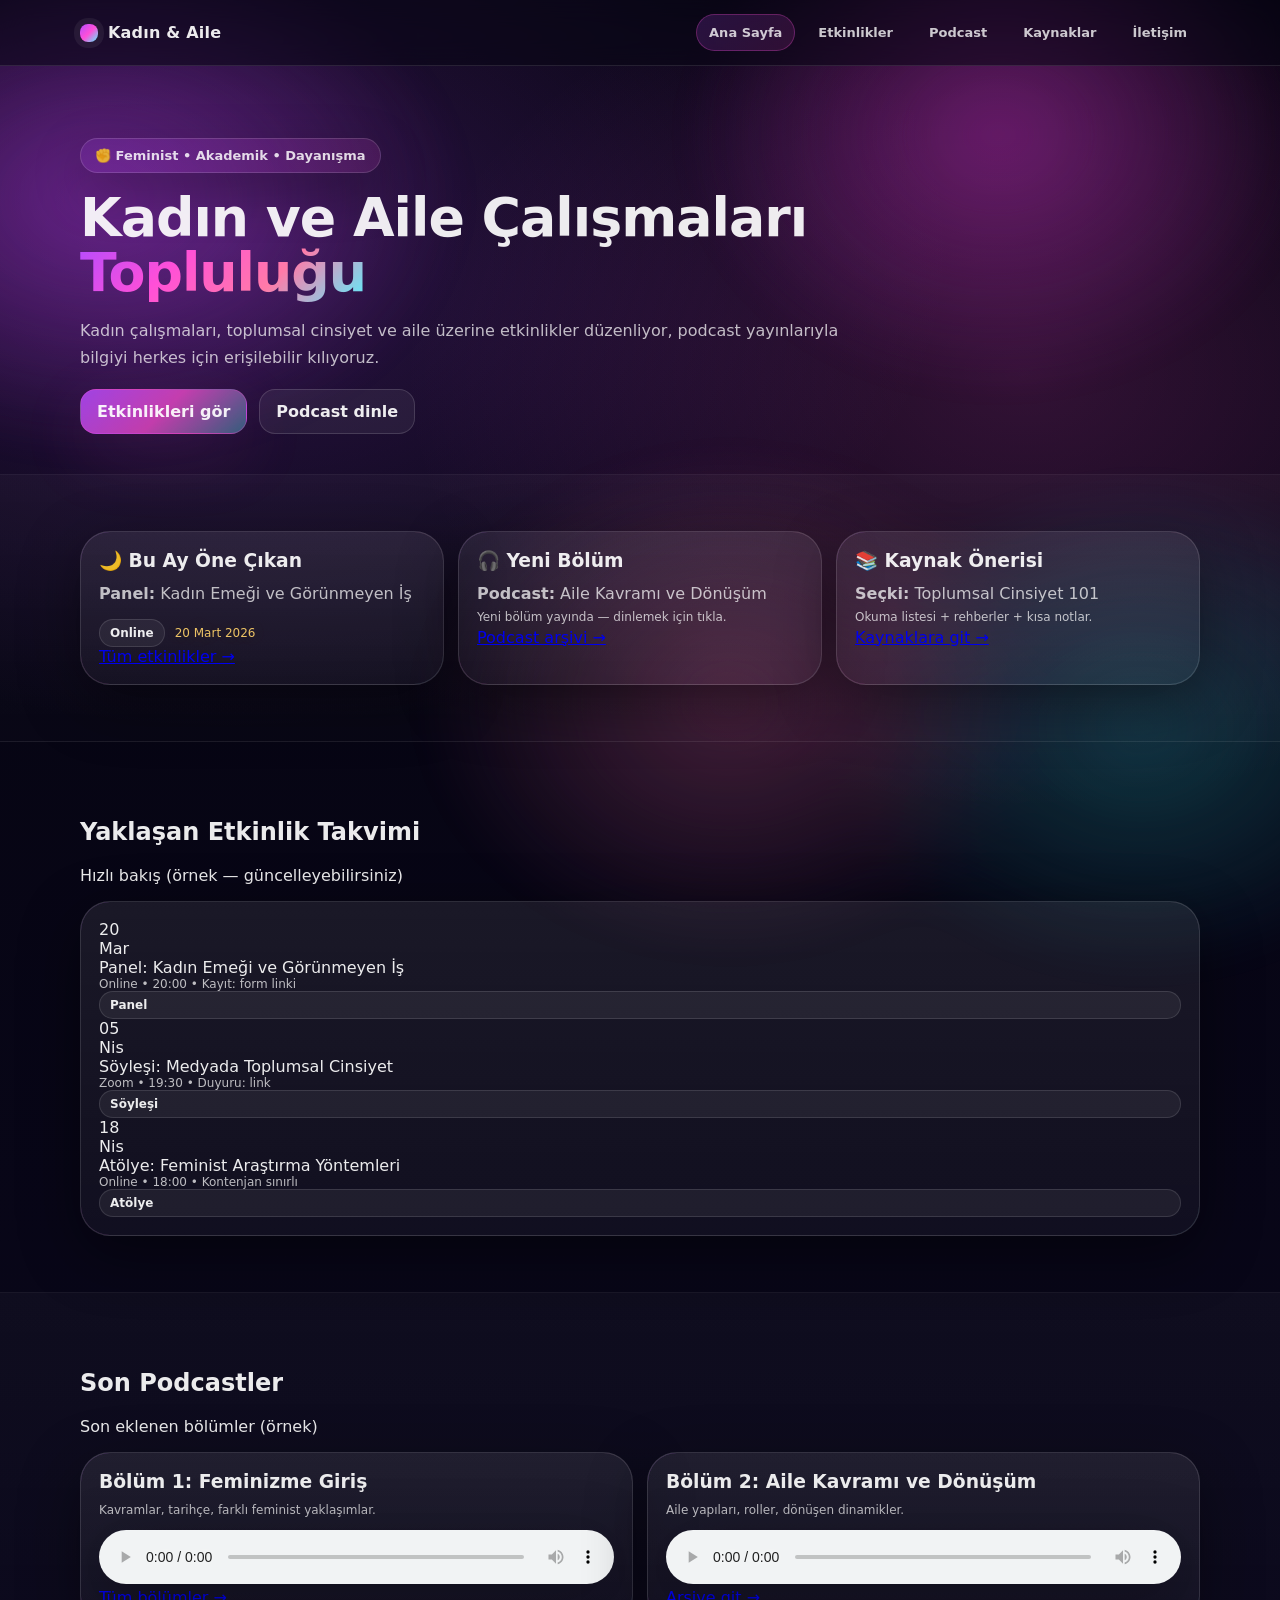
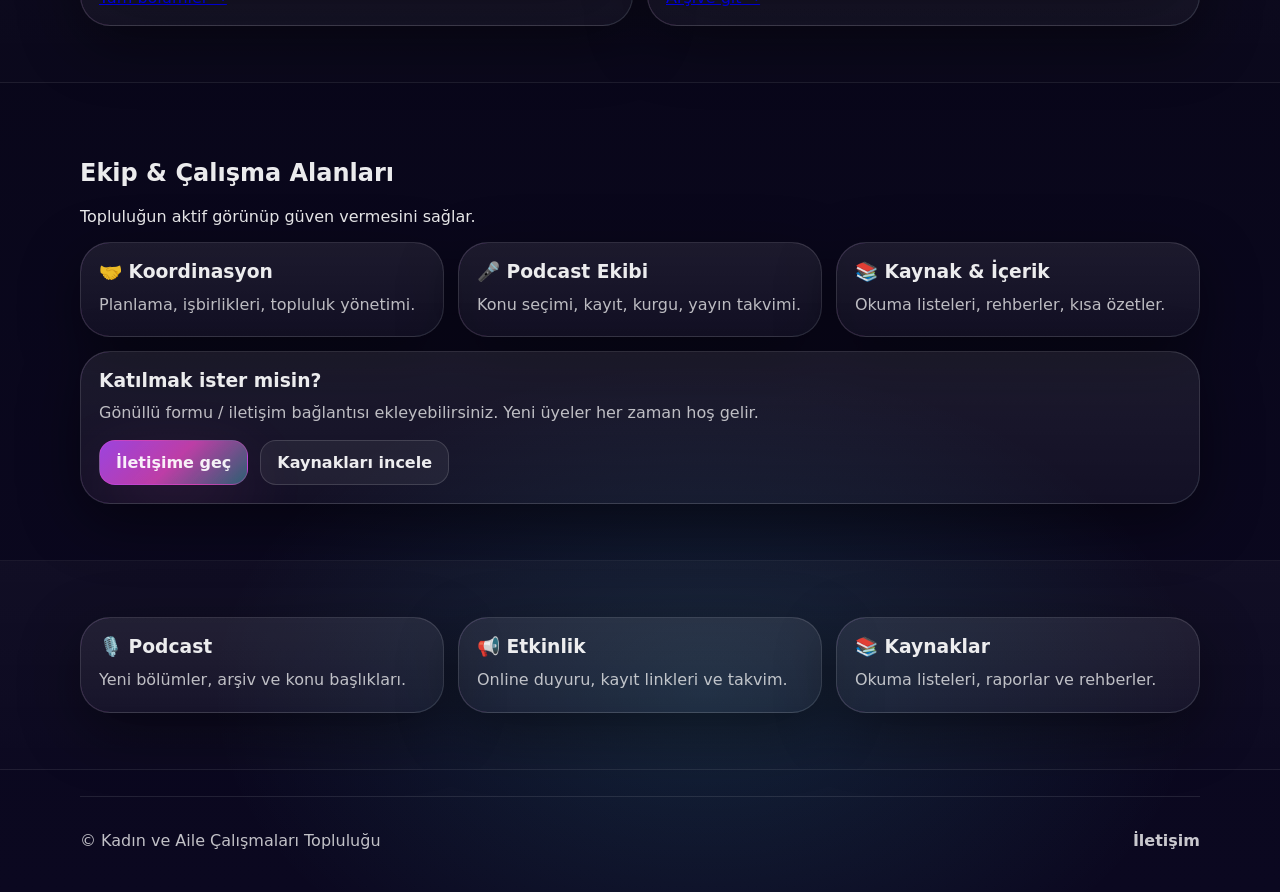
==== index.html @ 3fe80cae "Update index.html" ====
<!doctype html>
<html lang="tr">
<head>
  <meta charset="utf-8" />
  <meta name="viewport" content="width=device-width, initial-scale=1" />
  <title>Kadın ve Aile Çalışmaları Topluluğu</title>
  <meta name="description" content="Etkinlikler, podcastler ve kaynaklar." />
  <link rel="stylesheet" href="style.css" />
</head>
<body>
<div class="bg-aurora" aria-hidden="true"></div>

<header class="header">
  <div class="container nav">
    <a class="brand" href="index.html"><span class="sig"></span> Kadın & Aile</a>
    <nav class="menu">
      <a class="active" href="index.html">Ana Sayfa</a>
      <a href="etkinlikler.html">Etkinlikler</a>
      <a href="podcast.html">Podcast</a>
      <a href="kaynaklar.html">Kaynaklar</a>
      <a href="iletisim.html">İletişim</a>
    </nav>
  </div>
</header>

<main>
  <section class="hero">
    <div class="container">
      <span class="badge">✊ Feminist • Akademik • Dayanışma</span>
      <h1>Kadın ve Aile Çalışmaları<br><span class="grad">Topluluğu</span></h1>
      <p class="subtitle">
        Kadın çalışmaları, toplumsal cinsiyet ve aile üzerine etkinlikler düzenliyor,
        podcast yayınlarıyla bilgiyi herkes için erişilebilir kılıyoruz.
      </p>

      <div class="actions">
        <a class="btn primary" href="etkinlikler.html">Etkinlikleri gör</a>
        <a class="btn ghost" href="podcast.html">Podcast dinle</a>
      </div>
    </div>
  </section>
  <section class="section alt">
  <div class="container">
    <div class="grid-3">
      <div class="card">
        <h3>🌙 Bu Ay Öne Çıkan</h3>
        <p><strong>Panel:</strong> Kadın Emeği ve Görünmeyen İş</p>
        <div class="meta">
          <span class="pill">Online</span>
          <span class="date">20 Mart 2026</span>
        </div>
        <a class="link" href="etkinlikler.html">Tüm etkinlikler →</a>
      </div>

      <div class="card">
        <h3>🎧 Yeni Bölüm</h3>
        <p><strong>Podcast:</strong> Aile Kavramı ve Dönüşüm</p>
        <p class="small">Yeni bölüm yayında — dinlemek için tıkla.</p>
        <a class="link" href="podcast.html">Podcast arşivi →</a>
      </div>

      <div class="card">
        <h3>📚 Kaynak Önerisi</h3>
        <p><strong>Seçki:</strong> Toplumsal Cinsiyet 101</p>
        <p class="small">Okuma listesi + rehberler + kısa notlar.</p>
        <a class="link" href="kaynaklar.html">Kaynaklara git →</a>
      </div>
    </div>
  </div>
</section>

<section class="section">
  <div class="container">
    <div class="section-head">
      <h2>Yaklaşan Etkinlik Takvimi</h2>
      <p>Hızlı bakış (örnek — güncelleyebilirsiniz)</p>
    </div>

    <div class="card">
      <div class="agenda">
        <div class="agenda-row">
          <div class="agenda-date">
            <div class="d">20</div><div class="m">Mar</div>
          </div>
          <div class="agenda-info">
            <div class="t">Panel: Kadın Emeği ve Görünmeyen İş</div>
            <div class="small">Online • 20:00 • Kayıt: form linki</div>
          </div>
          <div class="agenda-tag pill">Panel</div>
        </div>

        <div class="agenda-row">
          <div class="agenda-date">
            <div class="d">05</div><div class="m">Nis</div>
          </div>
          <div class="agenda-info">
            <div class="t">Söyleşi: Medyada Toplumsal Cinsiyet</div>
            <div class="small">Zoom • 19:30 • Duyuru: link</div>
          </div>
          <div class="agenda-tag pill">Söyleşi</div>
        </div>

        <div class="agenda-row">
          <div class="agenda-date">
            <div class="d">18</div><div class="m">Nis</div>
          </div>
          <div class="agenda-info">
            <div class="t">Atölye: Feminist Araştırma Yöntemleri</div>
            <div class="small">Online • 18:00 • Kontenjan sınırlı</div>
          </div>
          <div class="agenda-tag pill">Atölye</div>
        </div>
      </div>
    </div>
  </div>
</section>

<section class="section alt">
  <div class="container">
    <div class="section-head">
      <h2>Son Podcastler</h2>
      <p>Son eklenen bölümler (örnek)</p>
    </div>

    <div class="grid-2">
      <div class="card">
        <h3>Bölüm 1: Feminizme Giriş</h3>
        <p class="small">Kavramlar, tarihçe, farklı feminist yaklaşımlar.</p>
        <audio controls>
          <source src="podcast1.mp3" type="audio/mpeg" />
        </audio>
        <a class="link" href="podcast.html">Tüm bölümler →</a>
      </div>

      <div class="card">
        <h3>Bölüm 2: Aile Kavramı ve Dönüşüm</h3>
        <p class="small">Aile yapıları, roller, dönüşen dinamikler.</p>
        <audio controls>
          <source src="podcast2.mp3" type="audio/mpeg" />
        </audio>
        <a class="link" href="podcast.html">Arşive git →</a>
      </div>
    </div>
  </div>
</section>

<section class="section">
  <div class="container">
    <div class="section-head">
      <h2>Ekip & Çalışma Alanları</h2>
      <p>Topluluğun aktif görünüp güven vermesini sağlar.</p>
    </div>

    <div class="grid-3">
      <div class="card">
        <h3>🤝 Koordinasyon</h3>
        <p>Planlama, işbirlikleri, topluluk yönetimi.</p>
      </div>
      <div class="card">
        <h3>🎤 Podcast Ekibi</h3>
        <p>Konu seçimi, kayıt, kurgu, yayın takvimi.</p>
      </div>
      <div class="card">
        <h3>📚 Kaynak & İçerik</h3>
        <p>Okuma listeleri, rehberler, kısa özetler.</p>
      </div>
    </div>

    <div class="card" style="margin-top:14px;">
      <h3>Katılmak ister misin?</h3>
      <p class="subtitle" style="margin:0">
        Gönüllü formu / iletişim bağlantısı ekleyebilirsiniz. Yeni üyeler her zaman hoş gelir.
      </p>
      <div class="actions" style="margin-top:14px;">
        <a class="btn primary" href="iletisim.html">İletişime geç</a>
        <a class="btn ghost" href="kaynaklar.html">Kaynakları incele</a>
      </div>
    </div>
  </div>
</section>


  <section class="section alt">
    <div class="container">
      <div class="grid-3">
        <div class="card">
          <h3>🎙️ Podcast</h3>
          <p>Yeni bölümler, arşiv ve konu başlıkları.</p>
        </div>
        <div class="card">
          <h3>📢 Etkinlik</h3>
          <p>Online duyuru, kayıt linkleri ve takvim.</p>
        </div>
        <div class="card">
          <h3>📚 Kaynaklar</h3>
          <p>Okuma listeleri, raporlar ve rehberler.</p>
        </div>
      </div>
    </div>
  </section>
</main>

<footer class="footer">
  <div class="container footer-inner">
    <p>© <span id="year"></span> Kadın ve Aile Çalışmaları Topluluğu</p>
    <div>
      <a href="iletisim.html">İletişim</a>
    </div>
  </div>
</footer>

<script src="script.js"></script>
</body>
</html>
---- style.css ----
:root{
  --bg0:#05040f;
  --bg1:#0b0820;
  --ink:rgba(255,255,255,.92);
  --muted:rgba(255,255,255,.72);

  --violet:#b44cff;
  --magenta:#ff4fd8;
  --rose:#ff7aa8;
  --aqua:#59f2ff;
  --gold:#ffd36a;

  --glass: rgba(255,255,255,.07);
  --line: rgba(255,255,255,.14);

  --r:22px;
  --r2:30px;
  --shadow: 0 18px 60px rgba(0,0,0,.45);
  --max:1120px;
}

*{box-sizing:border-box}
html{scroll-behavior:smooth}
body{
  margin:0;
  font-family: ui-sans-serif, system-ui, -apple-system, "Segoe UI", Roboto, Arial;
  color:var(--ink);
  background:
    radial-gradient(1200px 800px at 18% 10%, rgba(180,76,255,.22), transparent 60%),
    radial-gradient(1000px 700px at 80% 15%, rgba(255,79,216,.18), transparent 62%),
    radial-gradient(900px 600px at 55% 92%, rgba(89,242,255,.12), transparent 55%),
    linear-gradient(180deg, var(--bg0), var(--bg1));
  overflow-x:hidden;
}

.container{width:min(var(--max), calc(100% - 40px)); margin:0 auto;}

.bg-aurora{
  position:fixed; inset:-20%;
  pointer-events:none; z-index:-1;
  filter: blur(28px) saturate(135%);
  opacity:.9;
  background:
    radial-gradient(600px 420px at 20% 30%, rgba(180,76,255,.45), transparent 60%),
    radial-gradient(520px 420px at 70% 25%, rgba(255,79,216,.40), transparent 60%),
    radial-gradient(520px 420px at 55% 70%, rgba(255,122,168,.28), transparent 60%),
    radial-gradient(520px 420px at 78% 72%, rgba(89,242,255,.22), transparent 60%);
  animation: drift 12s ease-in-out infinite alternate;
}
@keyframes drift{
  0%{ transform: translate3d(-2%, -2%, 0) scale(1.02); }
  100%{ transform: translate3d(2%, 2%, 0) scale(1.06); }
}

.header{
  position:sticky; top:0; z-index:20;
  backdrop-filter: blur(14px);
  background: rgba(8,6,20,.55);
  border-bottom:1px solid rgba(255,255,255,.10);
}

.nav{
  display:flex; align-items:center; justify-content:space-between;
  padding:14px 0; gap:16px;
}

.brand{
  display:flex; align-items:center; gap:10px;
  color:var(--ink); text-decoration:none;
  font-weight:900; letter-spacing:.2px;
}
.brand .sig{
  width:18px; height:18px; border-radius:8px;
  background: linear-gradient(135deg, var(--violet), var(--magenta), var(--aqua));
  box-shadow: 0 0 0 6px rgba(255,255,255,.06);
}

.menu{display:flex; gap:10px; flex-wrap:wrap; justify-content:flex-end;}
.menu a{
  color: rgba(255,255,255,.78);
  text-decoration:none;
  font-weight:800;
  font-size: 13px;
  padding:10px 12px;
  border-radius:999px;
  border:1px solid transparent;
  transition:.18s ease;
}
.menu a:hover{
  color:var(--ink);
  background: rgba(255,255,255,.06);
  border-color: rgba(255,255,255,.14);
  box-shadow: 0 10px 24px rgba(0,0,0,.28);
}
.menu a.active{
  border-color: rgba(255,79,216,.28);
  background: linear-gradient(135deg, rgba(180,76,255,.18), rgba(255,79,216,.12));
}

.hero{ padding:72px 0 40px; }
.badge{
  display:inline-flex; align-items:center; gap:10px;
  padding:9px 14px;
  border-radius:999px;
  background: linear-gradient(135deg, rgba(180,76,255,.16), rgba(255,79,216,.12));
  border:1px solid rgba(255,255,255,.14);
  color: rgba(255,255,255,.84);
  font-weight:900;
  font-size:13px;
  box-shadow: 0 18px 50px rgba(0,0,0,.30);
}
h1{
  margin:18px 0 10px;
  font-size: clamp(34px, 4.2vw, 58px);
  line-height:1.02;
  letter-spacing:-1px;
}
.grad{
  background: linear-gradient(135deg, var(--violet), var(--magenta), var(--rose), var(--aqua));
  -webkit-background-clip:text; background-clip:text;
  color:transparent;
}

.subtitle{ max-width:75ch; color:var(--muted); line-height:1.7; font-size:16px; }

.actions{ display:flex; gap:12px; flex-wrap:wrap; margin-top:18px; }

.btn{
  display:inline-flex; align-items:center; justify-content:center; gap:10px;
  padding:12px 16px;
  border-radius:16px;
  border:1px solid rgba(255,255,255,.14);
  text-decoration:none;
  color:var(--ink);
  font-weight:900;
  transition: transform .08s ease, box-shadow .18s ease, background .18s ease, border-color .18s ease;
}
.btn:hover{ transform: translateY(-1px); }
.btn.primary{
  border-color: rgba(255,79,216,.28);
  background: linear-gradient(135deg, rgba(180,76,255,.85), rgba(255,79,216,.72), rgba(89,242,255,.35));
  box-shadow: 0 22px 70px rgba(255,79,216,.12);
}
.btn.ghost{ background: rgba(255,255,255,.06); }

.section{ padding:56px 0; }
.section.alt{
  background: linear-gradient(180deg, rgba(255,255,255,.03), rgba(255,255,255,.01));
  border-top:1px solid rgba(255,255,255,.06);
  border-bottom:1px solid rgba(255,255,255,.06);
}

.grid-3{ display:grid; grid-template-columns: repeat(3, 1fr); gap:14px; }
.grid-2{ display:grid; grid-template-columns: repeat(2, 1fr); gap:14px; }

.card{
  position:relative;
  border-radius: var(--r2);
  background: linear-gradient(180deg, rgba(255,255,255,.08), rgba(255,255,255,.04));
  border:1px solid rgba(255,255,255,.12);
  padding:18px;
  box-shadow: var(--shadow);
  overflow:hidden;
}
.card::before{
  content:"";
  position:absolute; inset:-1px;
  border-radius:inherit;
  padding:1px;
  background: linear-gradient(135deg,
    rgba(180,76,255,.35),
    rgba(255,79,216,.28),
    rgba(255,122,168,.20),
    rgba(89,242,255,.18)
  );
  -webkit-mask:
    linear-gradient(#000 0 0) content-box,
    linear-gradient(#000 0 0);
  -webkit-mask-composite:xor;
          mask-composite:exclude;
  pointer-events:none;
}
.card h3{ margin:0 0 8px; }
.card p{ margin:0; color:var(--muted); line-height:1.7; }

.meta{ display:flex; gap:10px; flex-wrap:wrap; align-items:center; margin-top:12px; }
.pill{
  padding:6px 10px;
  border-radius:999px;
  border:1px solid rgba(255,255,255,.12);
  background: rgba(255,255,255,.06);
  font-weight:900;
  font-size:12px;
}
.date{
  font-size:12px;
  color: rgba(255,211,106,.92);
  text-shadow: 0 0 18px rgba(255,211,106,.20);
}

.list{ margin:10px 0 0; padding-left:18px; color:var(--muted); line-height:1.85; }

.footer{ padding:26px 0; }
.footer-inner{
  display:flex; justify-content:space-between; align-items:center; gap:12px;
  border-top:1px solid rgba(255,255,255,.10);
  padding-top:18px;
  color: rgba(255,255,255,.75);
}
.footer a{ color: rgba(255,255,255,.78); text-decoration:none; font-weight:900; }
.footer a:hover{ color: rgba(255,255,255,.95); }

.small{ font-size:12px; color: rgba(255,255,255,.72); }

audio{ width:100%; margin-top:10px; filter: drop-shadow(0 14px 30px rgba(0,0,0,.35)); }

@media (max-width: 920px){
  .grid-3{ grid-template-columns: 1fr; }
  .grid-2{ grid-template-columns: 1fr; }
}
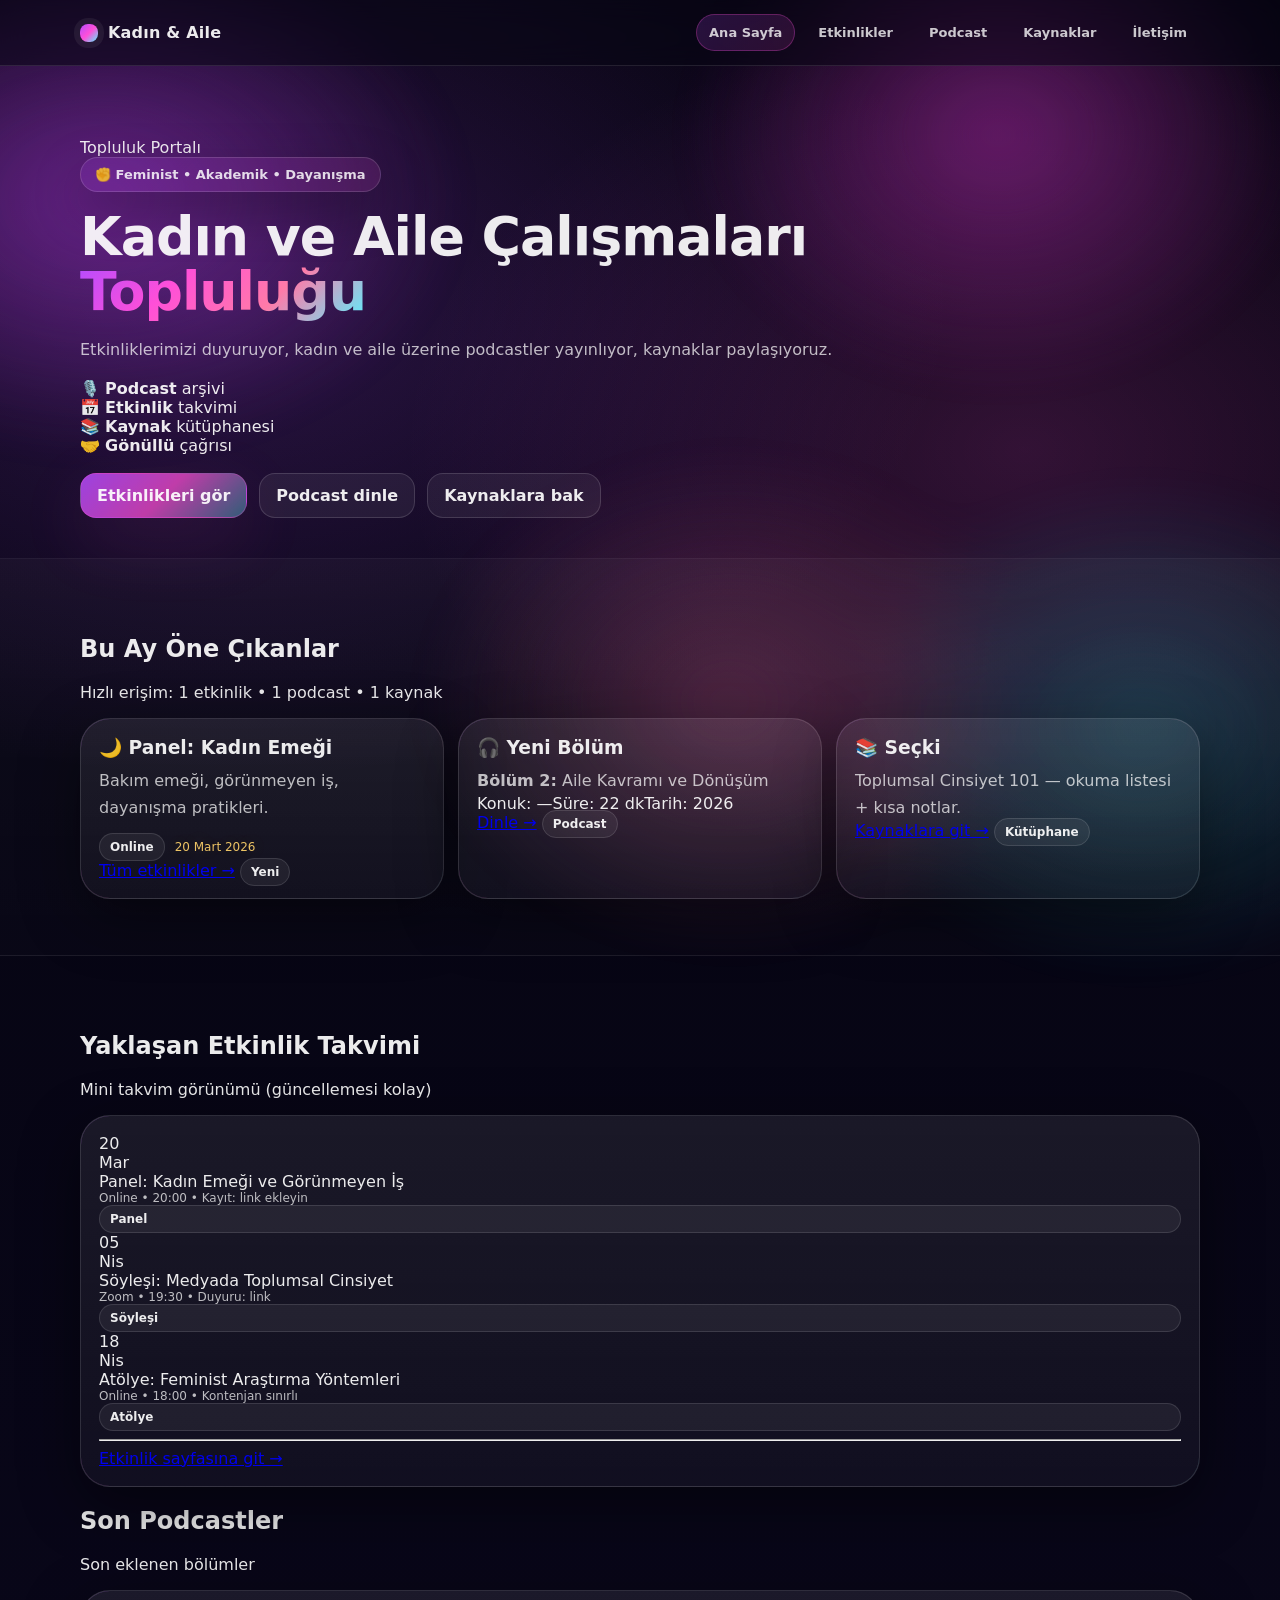
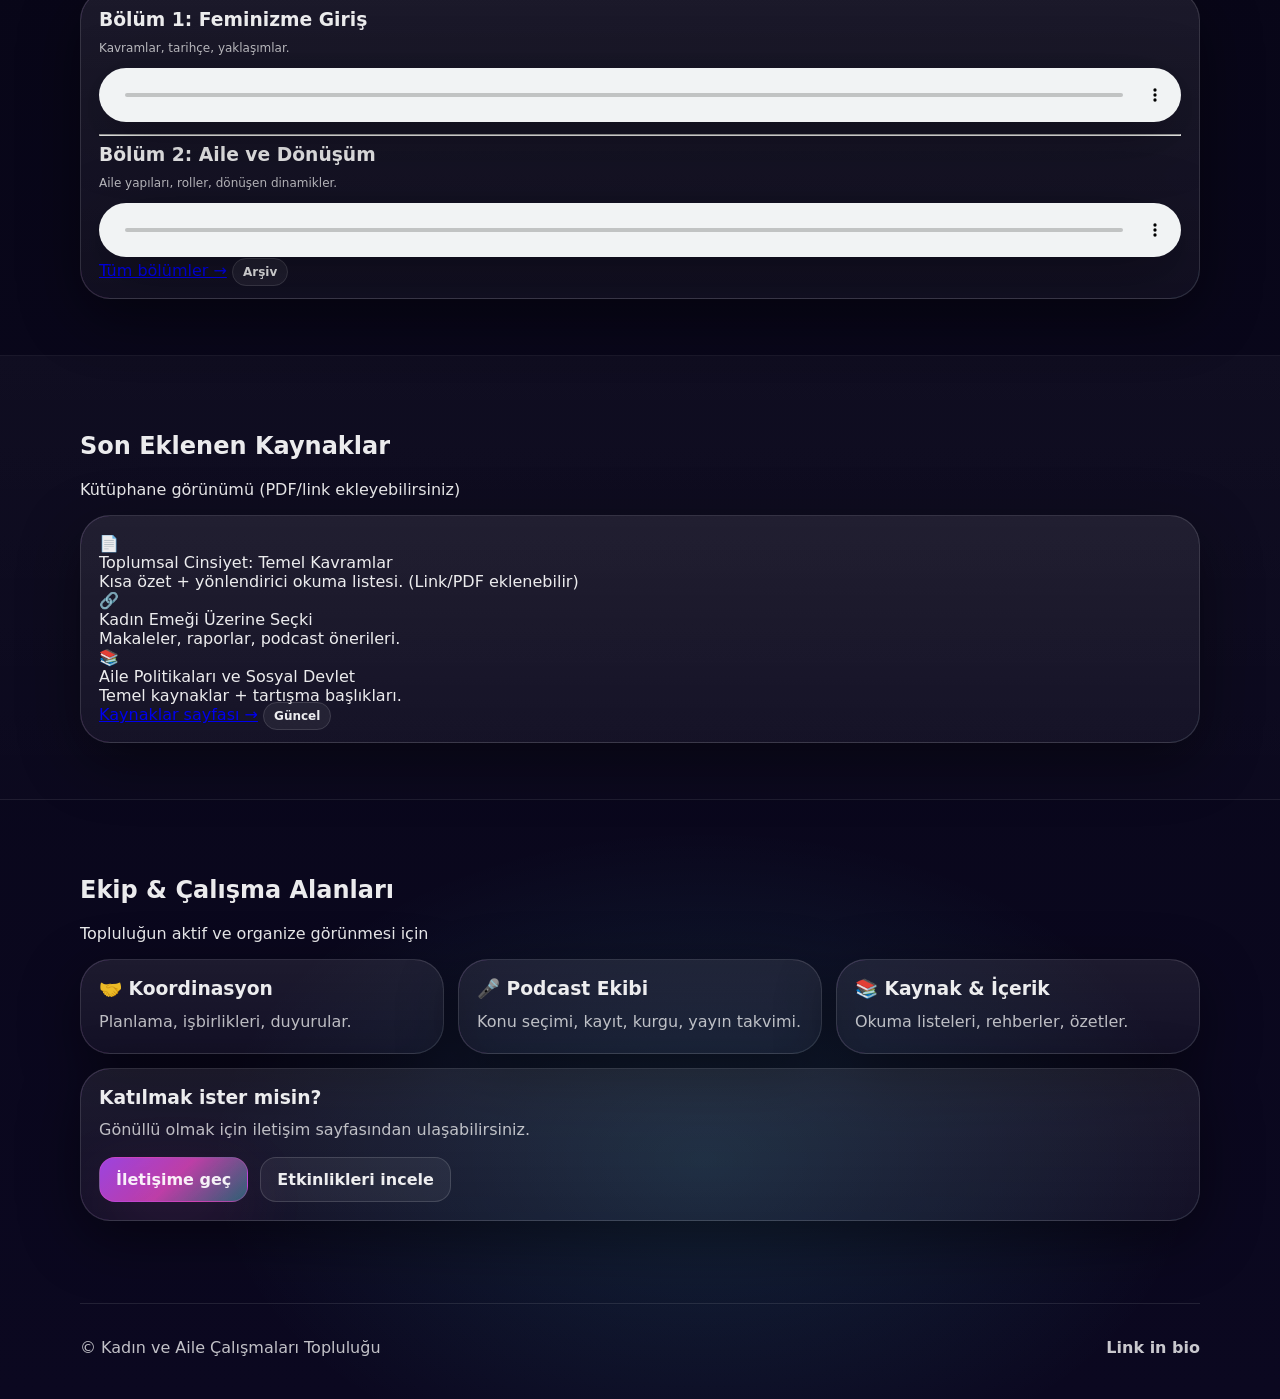
==== commit 7badd869: "Update index.html" ====
--- a/index.html
+++ b/index.html
@@ -4,7 +4,7 @@
   <meta charset="utf-8" />
   <meta name="viewport" content="width=device-width, initial-scale=1" />
   <title>Kadın ve Aile Çalışmaları Topluluğu</title>
-  <meta name="description" content="Etkinlikler, podcastler ve kaynaklar." />
+  <meta name="description" content="Kadın ve aile üzerine etkinlikler, podcastler ve kaynaklar." />
   <link rel="stylesheet" href="style.css" />
 </head>
 <body>
@@ -26,174 +26,201 @@
 <main>
   <section class="hero">
     <div class="container">
+      <div class="kicker"><span class="dot"></span> Topluluk Portalı</div>
       <span class="badge">✊ Feminist • Akademik • Dayanışma</span>
       <h1>Kadın ve Aile Çalışmaları<br><span class="grad">Topluluğu</span></h1>
       <p class="subtitle">
-        Kadın çalışmaları, toplumsal cinsiyet ve aile üzerine etkinlikler düzenliyor,
-        podcast yayınlarıyla bilgiyi herkes için erişilebilir kılıyoruz.
+        Etkinliklerimizi duyuruyor, kadın ve aile üzerine podcastler yayınlıyor,
+        kaynaklar paylaşıyoruz.
       </p>
+
+      <div class="toolbar">
+        <div class="chip">🎙️ <strong>Podcast</strong> arşivi</div>
+        <div class="chip">📅 <strong>Etkinlik</strong> takvimi</div>
+        <div class="chip">📚 <strong>Kaynak</strong> kütüphanesi</div>
+        <div class="chip">🤝 <strong>Gönüllü</strong> çağrısı</div>
+      </div>
 
       <div class="actions">
         <a class="btn primary" href="etkinlikler.html">Etkinlikleri gör</a>
         <a class="btn ghost" href="podcast.html">Podcast dinle</a>
-      </div>
-    </div>
-  </section>
+        <a class="btn ghost" href="kaynaklar.html">Kaynaklara bak</a>
+      </div>
+    </div>
+  </section>
+
   <section class="section alt">
-  <div class="container">
-    <div class="grid-3">
+    <div class="container">
+      <div class="section-head">
+        <h2>Bu Ay Öne Çıkanlar</h2>
+        <p>Hızlı erişim: 1 etkinlik • 1 podcast • 1 kaynak</p>
+      </div>
+
+      <div class="grid-3">
+        <div class="card">
+          <h3>🌙 Panel: Kadın Emeği</h3>
+          <p>Bakım emeği, görünmeyen iş, dayanışma pratikleri.</p>
+          <div class="meta">
+            <span class="pill">Online</span>
+            <span class="date">20 Mart 2026</span>
+          </div>
+          <div class="card-footer">
+            <a class="link" href="etkinlikler.html">Tüm etkinlikler →</a>
+            <span class="pill">Yeni</span>
+          </div>
+        </div>
+
+        <div class="card">
+          <h3>🎧 Yeni Bölüm</h3>
+          <p><strong>Bölüm 2:</strong> Aile Kavramı ve Dönüşüm</p>
+          <div class="kv">
+            <span>Konuk: —</span><span>Süre: 22 dk</span><span>Tarih: 2026</span>
+          </div>
+          <div class="card-footer">
+            <a class="link" href="podcast.html">Dinle →</a>
+            <span class="pill">Podcast</span>
+          </div>
+        </div>
+
+        <div class="card">
+          <h3>📚 Seçki</h3>
+          <p>Toplumsal Cinsiyet 101 — okuma listesi + kısa notlar.</p>
+          <div class="card-footer">
+            <a class="link" href="kaynaklar.html">Kaynaklara git →</a>
+            <span class="pill">Kütüphane</span>
+          </div>
+        </div>
+      </div>
+    </div>
+  </section>
+
+  <section class="section">
+    <div class="container split">
+      <div>
+        <div class="section-head">
+          <h2>Yaklaşan Etkinlik Takvimi</h2>
+          <p>Mini takvim görünümü (güncellemesi kolay)</p>
+        </div>
+
+        <div class="card">
+          <div class="agenda">
+            <div class="agenda-row">
+              <div class="agenda-date"><div class="d">20</div><div class="m">Mar</div></div>
+              <div class="agenda-info">
+                <div class="t">Panel: Kadın Emeği ve Görünmeyen İş</div>
+                <div class="small">Online • 20:00 • Kayıt: link ekleyin</div>
+              </div>
+              <div class="agenda-tag pill">Panel</div>
+            </div>
+
+            <div class="agenda-row">
+              <div class="agenda-date"><div class="d">05</div><div class="m">Nis</div></div>
+              <div class="agenda-info">
+                <div class="t">Söyleşi: Medyada Toplumsal Cinsiyet</div>
+                <div class="small">Zoom • 19:30 • Duyuru: link</div>
+              </div>
+              <div class="agenda-tag pill">Söyleşi</div>
+            </div>
+
+            <div class="agenda-row">
+              <div class="agenda-date"><div class="d">18</div><div class="m">Nis</div></div>
+              <div class="agenda-info">
+                <div class="t">Atölye: Feminist Araştırma Yöntemleri</div>
+                <div class="small">Online • 18:00 • Kontenjan sınırlı</div>
+              </div>
+              <div class="agenda-tag pill">Atölye</div>
+            </div>
+          </div>
+
+          <hr class="hr">
+          <a class="link" href="etkinlikler.html">Etkinlik sayfasına git →</a>
+        </div>
+      </div>
+
+      <div>
+        <div class="section-head">
+          <h2>Son Podcastler</h2>
+          <p>Son eklenen bölümler</p>
+        </div>
+
+        <div class="card">
+          <h3>Bölüm 1: Feminizme Giriş</h3>
+          <p class="small">Kavramlar, tarihçe, yaklaşımlar.</p>
+          <audio controls><source src="podcast1.mp3" type="audio/mpeg"></audio>
+          <hr class="hr">
+          <h3>Bölüm 2: Aile ve Dönüşüm</h3>
+          <p class="small">Aile yapıları, roller, dönüşen dinamikler.</p>
+          <audio controls><source src="podcast2.mp3" type="audio/mpeg"></audio>
+          <div class="card-footer">
+            <a class="link" href="podcast.html">Tüm bölümler →</a>
+            <span class="pill">Arşiv</span>
+          </div>
+        </div>
+      </div>
+    </div>
+  </section>
+
+  <section class="section alt">
+    <div class="container">
+      <div class="section-head">
+        <h2>Son Eklenen Kaynaklar</h2>
+        <p>Kütüphane görünümü (PDF/link ekleyebilirsiniz)</p>
+      </div>
+
       <div class="card">
-        <h3>🌙 Bu Ay Öne Çıkan</h3>
-        <p><strong>Panel:</strong> Kadın Emeği ve Görünmeyen İş</p>
-        <div class="meta">
-          <span class="pill">Online</span>
-          <span class="date">20 Mart 2026</span>
-        </div>
-        <a class="link" href="etkinlikler.html">Tüm etkinlikler →</a>
-      </div>
-
-      <div class="card">
-        <h3>🎧 Yeni Bölüm</h3>
-        <p><strong>Podcast:</strong> Aile Kavramı ve Dönüşüm</p>
-        <p class="small">Yeni bölüm yayında — dinlemek için tıkla.</p>
-        <a class="link" href="podcast.html">Podcast arşivi →</a>
-      </div>
-
-      <div class="card">
-        <h3>📚 Kaynak Önerisi</h3>
-        <p><strong>Seçki:</strong> Toplumsal Cinsiyet 101</p>
-        <p class="small">Okuma listesi + rehberler + kısa notlar.</p>
-        <a class="link" href="kaynaklar.html">Kaynaklara git →</a>
-      </div>
-    </div>
-  </div>
-</section>
-
-<section class="section">
-  <div class="container">
-    <div class="section-head">
-      <h2>Yaklaşan Etkinlik Takvimi</h2>
-      <p>Hızlı bakış (örnek — güncelleyebilirsiniz)</p>
-    </div>
-
-    <div class="card">
-      <div class="agenda">
-        <div class="agenda-row">
-          <div class="agenda-date">
-            <div class="d">20</div><div class="m">Mar</div>
-          </div>
-          <div class="agenda-info">
-            <div class="t">Panel: Kadın Emeği ve Görünmeyen İş</div>
-            <div class="small">Online • 20:00 • Kayıt: form linki</div>
-          </div>
-          <div class="agenda-tag pill">Panel</div>
-        </div>
-
-        <div class="agenda-row">
-          <div class="agenda-date">
-            <div class="d">05</div><div class="m">Nis</div>
-          </div>
-          <div class="agenda-info">
-            <div class="t">Söyleşi: Medyada Toplumsal Cinsiyet</div>
-            <div class="small">Zoom • 19:30 • Duyuru: link</div>
-          </div>
-          <div class="agenda-tag pill">Söyleşi</div>
-        </div>
-
-        <div class="agenda-row">
-          <div class="agenda-date">
-            <div class="d">18</div><div class="m">Nis</div>
-          </div>
-          <div class="agenda-info">
-            <div class="t">Atölye: Feminist Araştırma Yöntemleri</div>
-            <div class="small">Online • 18:00 • Kontenjan sınırlı</div>
-          </div>
-          <div class="agenda-tag pill">Atölye</div>
-        </div>
-      </div>
-    </div>
-  </div>
-</section>
-
-<section class="section alt">
-  <div class="container">
-    <div class="section-head">
-      <h2>Son Podcastler</h2>
-      <p>Son eklenen bölümler (örnek)</p>
-    </div>
-
-    <div class="grid-2">
-      <div class="card">
-        <h3>Bölüm 1: Feminizme Giriş</h3>
-        <p class="small">Kavramlar, tarihçe, farklı feminist yaklaşımlar.</p>
-        <audio controls>
-          <source src="podcast1.mp3" type="audio/mpeg" />
-        </audio>
-        <a class="link" href="podcast.html">Tüm bölümler →</a>
-      </div>
-
-      <div class="card">
-        <h3>Bölüm 2: Aile Kavramı ve Dönüşüm</h3>
-        <p class="small">Aile yapıları, roller, dönüşen dinamikler.</p>
-        <audio controls>
-          <source src="podcast2.mp3" type="audio/mpeg" />
-        </audio>
-        <a class="link" href="podcast.html">Arşive git →</a>
-      </div>
-    </div>
-  </div>
-</section>
-
-<section class="section">
-  <div class="container">
-    <div class="section-head">
-      <h2>Ekip & Çalışma Alanları</h2>
-      <p>Topluluğun aktif görünüp güven vermesini sağlar.</p>
-    </div>
-
-    <div class="grid-3">
-      <div class="card">
-        <h3>🤝 Koordinasyon</h3>
-        <p>Planlama, işbirlikleri, topluluk yönetimi.</p>
-      </div>
-      <div class="card">
-        <h3>🎤 Podcast Ekibi</h3>
-        <p>Konu seçimi, kayıt, kurgu, yayın takvimi.</p>
-      </div>
-      <div class="card">
-        <h3>📚 Kaynak & İçerik</h3>
-        <p>Okuma listeleri, rehberler, kısa özetler.</p>
-      </div>
-    </div>
-
-    <div class="card" style="margin-top:14px;">
-      <h3>Katılmak ister misin?</h3>
-      <p class="subtitle" style="margin:0">
-        Gönüllü formu / iletişim bağlantısı ekleyebilirsiniz. Yeni üyeler her zaman hoş gelir.
-      </p>
-      <div class="actions" style="margin-top:14px;">
-        <a class="btn primary" href="iletisim.html">İletişime geç</a>
-        <a class="btn ghost" href="kaynaklar.html">Kaynakları incele</a>
-      </div>
-    </div>
-  </div>
-</section>
-
-
-  <section class="section alt">
-    <div class="container">
+        <div class="library">
+          <div class="lib-item">
+            <div class="lib-ico">📄</div>
+            <div class="lib-body">
+              <div class="title">Toplumsal Cinsiyet: Temel Kavramlar</div>
+              <div class="desc">Kısa özet + yönlendirici okuma listesi. (Link/PDF eklenebilir)</div>
+            </div>
+          </div>
+
+          <div class="lib-item">
+            <div class="lib-ico">🔗</div>
+            <div class="lib-body">
+              <div class="title">Kadın Emeği Üzerine Seçki</div>
+              <div class="desc">Makaleler, raporlar, podcast önerileri.</div>
+            </div>
+          </div>
+
+          <div class="lib-item">
+            <div class="lib-ico">📚</div>
+            <div class="lib-body">
+              <div class="title">Aile Politikaları ve Sosyal Devlet</div>
+              <div class="desc">Temel kaynaklar + tartışma başlıkları.</div>
+            </div>
+          </div>
+        </div>
+
+        <div class="card-footer">
+          <a class="link" href="kaynaklar.html">Kaynaklar sayfası →</a>
+          <span class="pill">Güncel</span>
+        </div>
+      </div>
+    </div>
+  </section>
+
+  <section class="section">
+    <div class="container">
+      <div class="section-head">
+        <h2>Ekip & Çalışma Alanları</h2>
+        <p>Topluluğun aktif ve organize görünmesi için</p>
+      </div>
+
       <div class="grid-3">
-        <div class="card">
-          <h3>🎙️ Podcast</h3>
-          <p>Yeni bölümler, arşiv ve konu başlıkları.</p>
-        </div>
-        <div class="card">
-          <h3>📢 Etkinlik</h3>
-          <p>Online duyuru, kayıt linkleri ve takvim.</p>
-        </div>
-        <div class="card">
-          <h3>📚 Kaynaklar</h3>
-          <p>Okuma listeleri, raporlar ve rehberler.</p>
+        <div class="card"><h3>🤝 Koordinasyon</h3><p>Planlama, işbirlikleri, duyurular.</p></div>
+        <div class="card"><h3>🎤 Podcast Ekibi</h3><p>Konu seçimi, kayıt, kurgu, yayın takvimi.</p></div>
+        <div class="card"><h3>📚 Kaynak & İçerik</h3><p>Okuma listeleri, rehberler, özetler.</p></div>
+      </div>
+
+      <div class="card" style="margin-top:14px;">
+        <h3>Katılmak ister misin?</h3>
+        <p class="subtitle" style="margin:0">Gönüllü olmak için iletişim sayfasından ulaşabilirsiniz.</p>
+        <div class="actions" style="margin-top:14px;">
+          <a class="btn primary" href="iletisim.html">İletişime geç</a>
+          <a class="btn ghost" href="etkinlikler.html">Etkinlikleri incele</a>
         </div>
       </div>
     </div>
@@ -203,9 +230,7 @@
 <footer class="footer">
   <div class="container footer-inner">
     <p>© <span id="year"></span> Kadın ve Aile Çalışmaları Topluluğu</p>
-    <div>
-      <a href="iletisim.html">İletişim</a>
-    </div>
+    <div><a href="link.html">Link in bio</a></div>
   </div>
 </footer>
 
--- a/style.css
+++ b/style.css
@@ -217,4 +217,175 @@
 @media (max-width: 920px){
   .grid-3{ grid-template-columns: 1fr; }
   .grid-2{ grid-template-columns: 1fr; }
-}
+.agenda{
+  display:flex;
+  flex-direction:column;
+  gap: 10px;
+}
+
+.agenda-row{
+  display:flex;
+  gap: 14px;
+  align-items:center;
+  padding: 12px 12px;
+  border-radius: 18px;
+  border: 1px solid rgba(255,255,255,.10);
+  background: rgba(255,255,255,.04);
+}
+
+.agenda-date{
+  width: 56px;
+  min-width: 56px;
+  height: 56px;
+  border-radius: 18px;
+  display:flex;
+  flex-direction:column;
+  align-items:center;
+  justify-content:center;
+  border: 1px solid rgba(255,255,255,.12);
+  background: linear-gradient(135deg, rgba(180,76,255,.14), rgba(255,79,216,.10));
+}
+.agenda-date .d{ font-size: 18px; font-weight: 900; line-height:1; }
+.agenda-date .m{ font-size: 11px; color: rgba(255,255,255,.72); margin-top:2px; }
+
+.agenda-info .t{ font-weight: 900; }
+.agenda-tag{ margin-left:auto; 
+/* --- Dolu görünüm: ikonlu başlık, küçük açıklama, araç çubuğu, rozetler --- */
+.kicker{
+  display:flex;
+  align-items:center;
+  gap:10px;
+  color: rgba(255,255,255,.78);
+  font-weight: 900;
+  letter-spacing: .2px;
+  margin-bottom: 10px;
+}
+.kicker .dot{
+  width:10px;height:10px;border-radius:999px;
+  background: linear-gradient(135deg, var(--violet), var(--magenta), var(--aqua));
+  box-shadow: 0 0 18px rgba(255,79,216,.25);
+}
+.toolbar{
+  display:flex;
+  gap:10px;
+  flex-wrap: wrap;
+  align-items:center;
+  margin-top: 12px;
+}
+.chip{
+  display:inline-flex;
+  align-items:center;
+  gap:8px;
+  padding: 8px 12px;
+  border-radius: 999px;
+  border: 1px solid rgba(255,255,255,.12);
+  background: rgba(255,255,255,.05);
+  color: rgba(255,255,255,.86);
+  font-weight: 900;
+  font-size: 12px;
+  cursor: default;
+}
+.chip strong{ color: rgba(255,211,106,.95); }
+
+.split{
+  display:grid;
+  grid-template-columns: 1.05fr .95fr;
+  gap: 14px;
+  align-items: start;
+}
+@media (max-width: 920px){ .split{ grid-template-columns: 1fr; } }
+
+.agenda{
+  display:flex;
+  flex-direction:column;
+  gap: 10px;
+}
+.agenda-row{
+  display:flex;
+  gap: 14px;
+  align-items:center;
+  padding: 12px 12px;
+  border-radius: 18px;
+  border: 1px solid rgba(255,255,255,.10);
+  background: rgba(255,255,255,.04);
+}
+.agenda-date{
+  width: 56px;
+  min-width: 56px;
+  height: 56px;
+  border-radius: 18px;
+  display:flex;
+  flex-direction:column;
+  align-items:center;
+  justify-content:center;
+  border: 1px solid rgba(255,255,255,.12);
+  background: linear-gradient(135deg, rgba(180,76,255,.14), rgba(255,79,216,.10));
+}
+.agenda-date .d{ font-size: 18px; font-weight: 900; line-height:1; }
+.agenda-date .m{ font-size: 11px; color: rgba(255,255,255,.72); margin-top:2px; }
+.agenda-info .t{ font-weight: 900; }
+.agenda-tag{ margin-left:auto; }
+
+.hr{
+  height:1px;
+  background: rgba(255,255,255,.10);
+  margin: 12px 0;
+  border: 0;
+}
+
+.kv{
+  display:flex;
+  gap: 10px;
+  flex-wrap: wrap;
+  margin-top: 10px;
+}
+.kv span{
+  padding: 6px 10px;
+  border-radius: 999px;
+  border: 1px solid rgba(255,255,255,.12);
+  background: rgba(255,255,255,.05);
+  font-weight: 900;
+  font-size: 12px;
+  color: rgba(255,255,255,.82);
+}
+
+/* Kart içinde küçük “footer” */
+.card-footer{
+  display:flex;
+  justify-content:space-between;
+  align-items:center;
+  gap: 10px;
+  margin-top: 12px;
+  flex-wrap: wrap;
+}
+.card-footer .link{ margin-top: 0; }
+
+/* Liste kütüphanesi */
+.library{
+  display:flex;
+  flex-direction:column;
+  gap: 10px;
+}
+.lib-item{
+  display:flex;
+  gap: 12px;
+  align-items:flex-start;
+  padding: 12px;
+  border-radius: 18px;
+  border: 1px solid rgba(255,255,255,.10);
+  background: rgba(255,255,255,.04);
+}
+.lib-ico{
+  width: 44px; min-width:44px; height:44px;
+  border-radius: 16px;
+  border: 1px solid rgba(255,255,255,.12);
+  background: linear-gradient(135deg, rgba(255,211,106,.18), rgba(89,242,255,.10));
+  display:flex; align-items:center; justify-content:center;
+  font-weight: 900;
+}
+.lib-body .title{ font-weight: 900; }
+.lib-body .desc{ color: rgba(255,255,255,.72); line-height:1.55; margin-top:2px; }
+
+
+
+
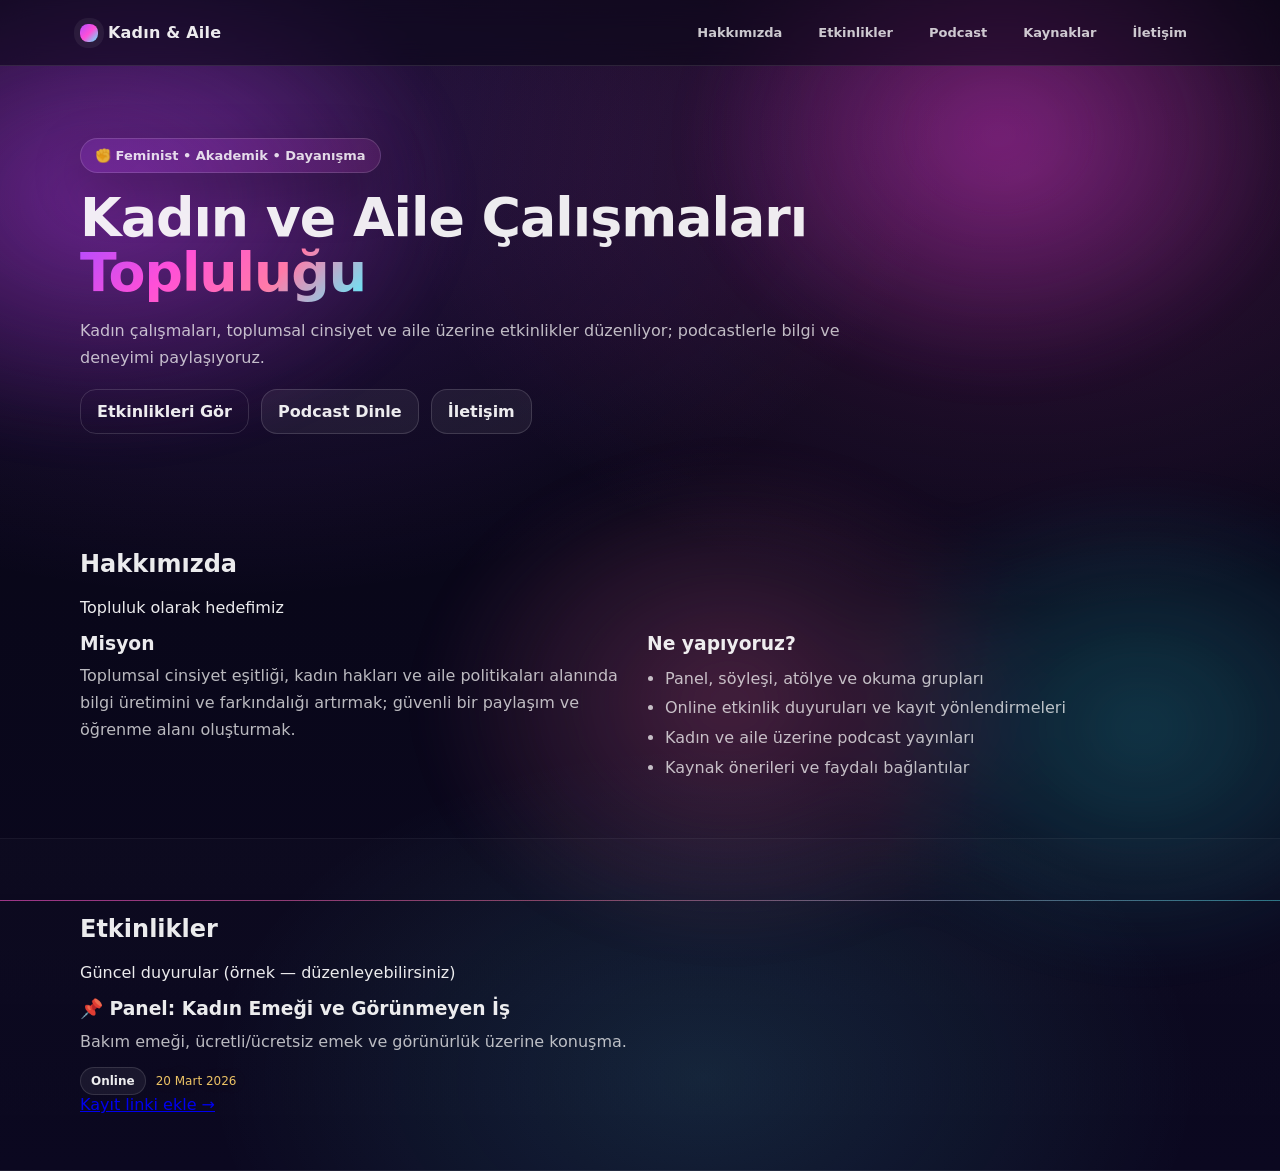
==== commit f2e10300: "Update index.html" ====
--- a/index.html
+++ b/index.html
@@ -4,7 +4,7 @@
   <meta charset="utf-8" />
   <meta name="viewport" content="width=device-width, initial-scale=1" />
   <title>Kadın ve Aile Çalışmaları Topluluğu</title>
-  <meta name="description" content="Kadın ve aile üzerine etkinlikler, podcastler ve kaynaklar." />
+  <meta name="description" content="Etkinlik duyuruları ve kadın/aile üzerine podcastler." />
   <link rel="stylesheet" href="style.css" />
 </head>
 <body>
@@ -12,228 +12,79 @@
 
 <header class="header">
   <div class="container nav">
-    <a class="brand" href="index.html"><span class="sig"></span> Kadın & Aile</a>
-    <nav class="menu">
-      <a class="active" href="index.html">Ana Sayfa</a>
-      <a href="etkinlikler.html">Etkinlikler</a>
-      <a href="podcast.html">Podcast</a>
-      <a href="kaynaklar.html">Kaynaklar</a>
-      <a href="iletisim.html">İletişim</a>
+    <a class="brand" href="#top"><span class="sig"></span> Kadın & Aile</a>
+    <nav class="menu" aria-label="Menü">
+      <a href="#hakkimizda">Hakkımızda</a>
+      <a href="#etkinlikler">Etkinlikler</a>
+      <a href="#podcastler">Podcast</a>
+      <a href="#kaynaklar">Kaynaklar</a>
+      <a href="#iletisim">İletişim</a>
     </nav>
   </div>
 </header>
 
-<main>
+<main id="top">
   <section class="hero">
     <div class="container">
-      <div class="kicker"><span class="dot"></span> Topluluk Portalı</div>
       <span class="badge">✊ Feminist • Akademik • Dayanışma</span>
       <h1>Kadın ve Aile Çalışmaları<br><span class="grad">Topluluğu</span></h1>
       <p class="subtitle">
-        Etkinliklerimizi duyuruyor, kadın ve aile üzerine podcastler yayınlıyor,
-        kaynaklar paylaşıyoruz.
+        Kadın çalışmaları, toplumsal cinsiyet ve aile üzerine etkinlikler düzenliyor;
+        podcastlerle bilgi ve deneyimi paylaşıyoruz.
       </p>
 
-      <div class="toolbar">
-        <div class="chip">🎙️ <strong>Podcast</strong> arşivi</div>
-        <div class="chip">📅 <strong>Etkinlik</strong> takvimi</div>
-        <div class="chip">📚 <strong>Kaynak</strong> kütüphanesi</div>
-        <div class="chip">🤝 <strong>Gönüllü</strong> çağrısı</div>
-      </div>
-
       <div class="actions">
-        <a class="btn primary" href="etkinlikler.html">Etkinlikleri gör</a>
-        <a class="btn ghost" href="podcast.html">Podcast dinle</a>
-        <a class="btn ghost" href="kaynaklar.html">Kaynaklara bak</a>
+        <a class="btn primary" href="#etkinlikler">Etkinlikleri Gör</a>
+        <a class="btn ghost" href="#podcastler">Podcast Dinle</a>
+        <a class="btn ghost" href="#iletisim">İletişim</a>
       </div>
     </div>
   </section>
 
-  <section class="section alt">
+  <section id="hakkimizda" class="section">
     <div class="container">
       <div class="section-head">
-        <h2>Bu Ay Öne Çıkanlar</h2>
-        <p>Hızlı erişim: 1 etkinlik • 1 podcast • 1 kaynak</p>
+        <h2>Hakkımızda</h2>
+        <p>Topluluk olarak hedefimiz</p>
       </div>
 
-      <div class="grid-3">
+      <div class="grid-2">
         <div class="card">
-          <h3>🌙 Panel: Kadın Emeği</h3>
-          <p>Bakım emeği, görünmeyen iş, dayanışma pratikleri.</p>
-          <div class="meta">
-            <span class="pill">Online</span>
-            <span class="date">20 Mart 2026</span>
-          </div>
-          <div class="card-footer">
-            <a class="link" href="etkinlikler.html">Tüm etkinlikler →</a>
-            <span class="pill">Yeni</span>
-          </div>
+          <h3>Misyon</h3>
+          <p>
+            Toplumsal cinsiyet eşitliği, kadın hakları ve aile politikaları alanında
+            bilgi üretimini ve farkındalığı artırmak; güvenli bir paylaşım ve öğrenme alanı oluşturmak.
+          </p>
         </div>
-
         <div class="card">
-          <h3>🎧 Yeni Bölüm</h3>
-          <p><strong>Bölüm 2:</strong> Aile Kavramı ve Dönüşüm</p>
-          <div class="kv">
-            <span>Konuk: —</span><span>Süre: 22 dk</span><span>Tarih: 2026</span>
-          </div>
-          <div class="card-footer">
-            <a class="link" href="podcast.html">Dinle →</a>
-            <span class="pill">Podcast</span>
-          </div>
-        </div>
-
-        <div class="card">
-          <h3>📚 Seçki</h3>
-          <p>Toplumsal Cinsiyet 101 — okuma listesi + kısa notlar.</p>
-          <div class="card-footer">
-            <a class="link" href="kaynaklar.html">Kaynaklara git →</a>
-            <span class="pill">Kütüphane</span>
-          </div>
+          <h3>Ne yapıyoruz?</h3>
+          <ul class="list">
+            <li>Panel, söyleşi, atölye ve okuma grupları</li>
+            <li>Online etkinlik duyuruları ve kayıt yönlendirmeleri</li>
+            <li>Kadın ve aile üzerine podcast yayınları</li>
+            <li>Kaynak önerileri ve faydalı bağlantılar</li>
+          </ul>
         </div>
       </div>
     </div>
   </section>
 
-  <section class="section">
-    <div class="container split">
-      <div>
-        <div class="section-head">
-          <h2>Yaklaşan Etkinlik Takvimi</h2>
-          <p>Mini takvim görünümü (güncellemesi kolay)</p>
-        </div>
-
-        <div class="card">
-          <div class="agenda">
-            <div class="agenda-row">
-              <div class="agenda-date"><div class="d">20</div><div class="m">Mar</div></div>
-              <div class="agenda-info">
-                <div class="t">Panel: Kadın Emeği ve Görünmeyen İş</div>
-                <div class="small">Online • 20:00 • Kayıt: link ekleyin</div>
-              </div>
-              <div class="agenda-tag pill">Panel</div>
-            </div>
-
-            <div class="agenda-row">
-              <div class="agenda-date"><div class="d">05</div><div class="m">Nis</div></div>
-              <div class="agenda-info">
-                <div class="t">Söyleşi: Medyada Toplumsal Cinsiyet</div>
-                <div class="small">Zoom • 19:30 • Duyuru: link</div>
-              </div>
-              <div class="agenda-tag pill">Söyleşi</div>
-            </div>
-
-            <div class="agenda-row">
-              <div class="agenda-date"><div class="d">18</div><div class="m">Nis</div></div>
-              <div class="agenda-info">
-                <div class="t">Atölye: Feminist Araştırma Yöntemleri</div>
-                <div class="small">Online • 18:00 • Kontenjan sınırlı</div>
-              </div>
-              <div class="agenda-tag pill">Atölye</div>
-            </div>
-          </div>
-
-          <hr class="hr">
-          <a class="link" href="etkinlikler.html">Etkinlik sayfasına git →</a>
-        </div>
-      </div>
-
-      <div>
-        <div class="section-head">
-          <h2>Son Podcastler</h2>
-          <p>Son eklenen bölümler</p>
-        </div>
-
-        <div class="card">
-          <h3>Bölüm 1: Feminizme Giriş</h3>
-          <p class="small">Kavramlar, tarihçe, yaklaşımlar.</p>
-          <audio controls><source src="podcast1.mp3" type="audio/mpeg"></audio>
-          <hr class="hr">
-          <h3>Bölüm 2: Aile ve Dönüşüm</h3>
-          <p class="small">Aile yapıları, roller, dönüşen dinamikler.</p>
-          <audio controls><source src="podcast2.mp3" type="audio/mpeg"></audio>
-          <div class="card-footer">
-            <a class="link" href="podcast.html">Tüm bölümler →</a>
-            <span class="pill">Arşiv</span>
-          </div>
-        </div>
-      </div>
-    </div>
-  </section>
-
-  <section class="section alt">
+  <section id="etkinlikler" class="section alt">
     <div class="container">
       <div class="section-head">
-        <h2>Son Eklenen Kaynaklar</h2>
-        <p>Kütüphane görünümü (PDF/link ekleyebilirsiniz)</p>
-      </div>
-
-      <div class="card">
-        <div class="library">
-          <div class="lib-item">
-            <div class="lib-ico">📄</div>
-            <div class="lib-body">
-              <div class="title">Toplumsal Cinsiyet: Temel Kavramlar</div>
-              <div class="desc">Kısa özet + yönlendirici okuma listesi. (Link/PDF eklenebilir)</div>
-            </div>
-          </div>
-
-          <div class="lib-item">
-            <div class="lib-ico">🔗</div>
-            <div class="lib-body">
-              <div class="title">Kadın Emeği Üzerine Seçki</div>
-              <div class="desc">Makaleler, raporlar, podcast önerileri.</div>
-            </div>
-          </div>
-
-          <div class="lib-item">
-            <div class="lib-ico">📚</div>
-            <div class="lib-body">
-              <div class="title">Aile Politikaları ve Sosyal Devlet</div>
-              <div class="desc">Temel kaynaklar + tartışma başlıkları.</div>
-            </div>
-          </div>
-        </div>
-
-        <div class="card-footer">
-          <a class="link" href="kaynaklar.html">Kaynaklar sayfası →</a>
-          <span class="pill">Güncel</span>
-        </div>
-      </div>
-    </div>
-  </section>
-
-  <section class="section">
-    <div class="container">
-      <div class="section-head">
-        <h2>Ekip & Çalışma Alanları</h2>
-        <p>Topluluğun aktif ve organize görünmesi için</p>
+        <h2>Etkinlikler</h2>
+        <p>Güncel duyurular (örnek — düzenleyebilirsiniz)</p>
       </div>
 
       <div class="grid-3">
-        <div class="card"><h3>🤝 Koordinasyon</h3><p>Planlama, işbirlikleri, duyurular.</p></div>
-        <div class="card"><h3>🎤 Podcast Ekibi</h3><p>Konu seçimi, kayıt, kurgu, yayın takvimi.</p></div>
-        <div class="card"><h3>📚 Kaynak & İçerik</h3><p>Okuma listeleri, rehberler, özetler.</p></div>
-      </div>
+        <article class="card">
+          <h3>📌 Panel: Kadın Emeği ve Görünmeyen İş</h3>
+          <p>Bakım emeği, ücretli/ücretsiz emek ve görünürlük üzerine konuşma.</p>
+          <div class="meta">
+            <span class="pill">Online</span>
+            <span class="date">20 Mart 2026</span>
+          </div>
+          <a class="link" href="#">Kayıt linki ekle →</a>
+        </article>
 
-      <div class="card" style="margin-top:14px;">
-        <h3>Katılmak ister misin?</h3>
-        <p class="subtitle" style="margin:0">Gönüllü olmak için iletişim sayfasından ulaşabilirsiniz.</p>
-        <div class="actions" style="margin-top:14px;">
-          <a class="btn primary" href="iletisim.html">İletişime geç</a>
-          <a class="btn ghost" href="etkinlikler.html">Etkinlikleri incele</a>
-        </div>
-      </div>
-    </div>
-  </section>
-</main>
-
-<footer class="footer">
-  <div class="container footer-inner">
-    <p>© <span id="year"></span> Kadın ve Aile Çalışmaları Topluluğu</p>
-    <div><a href="link.html">Link in bio</a></div>
-  </div>
-</footer>
-
-<script src="script.js"></script>
-</body>
-</html>
+        <article clas
--- a/style.css
+++ b/style.css
@@ -1,9 +1,11 @@
 :root{
-  --bg0:#05040f;
+  --bg0:#070613;
   --bg1:#0b0820;
-  --ink:rgba(255,255,255,.92);
-  --muted:rgba(255,255,255,.72);
-
+
+  --ink: rgba(255,255,255,.92);
+  --muted: rgba(255,255,255,.72);
+
+  /* ORİJİNAL FEMİNİST RENKLER */
   --violet:#b44cff;
   --magenta:#ff4fd8;
   --rose:#ff7aa8;
@@ -13,10 +15,13 @@
   --glass: rgba(255,255,255,.07);
   --line: rgba(255,255,255,.14);
 
-  --r:22px;
-  --r2:30px;
-  --shadow: 0 18px 60px rgba(0,0,0,.45);
+  --r:26px;
+  --r2:34px;
+  --shadow: 0 22px 70px rgba(0,0,0,.45);
   --max:1120px;
+}
+
+
 }
 
 *{box-sizing:border-box}
@@ -136,31 +141,54 @@
   transition: transform .08s ease, box-shadow .18s ease, background .18s ease, border-color .18s ease;
 }
 .btn:hover{ transform: translateY(-1px); }
-.btn.primary{
-  border-color: rgba(255,79,216,.28);
-  background: linear-gradient(135deg, rgba(180,76,255,.85), rgba(255,79,216,.72), rgba(89,242,255,.35));
-  box-shadow: 0 22px 70px rgba(255,79,216,.12);
+.btn.primary{.btn.primary{
+  border: none;
+  background: linear-gradient(
+    135deg,
+    var(--violet),
+    var(--magenta),
+    var(--gold)
+  );
+  box-shadow:
+    0 10px 30px rgba(255,106,169,.25),
+    inset 0 0 0 1px rgba(255,255,255,.25);
+}
+
 }
 .btn.ghost{ background: rgba(255,255,255,.06); }
 
 .section{ padding:56px 0; }
 .section.alt{
-  background: linear-gradient(180deg, rgba(255,255,255,.03), rgba(255,255,255,.01));
-  border-top:1px solid rgba(255,255,255,.06);
-  border-bottom:1px solid rgba(255,255,255,.06);
+  background: linear-gradient(
+    180deg,
+    rgba(255,255,255,.015),
+    rgba(255,255,255,.005)
+  );
+  border-top: 1px solid rgba(255,255,255,.06);
+  border-bottom: 1px solid rgba(255,255,255,.06);
+}
+
 }
 
 .grid-3{ display:grid; grid-template-columns: repeat(3, 1fr); gap:14px; }
 .grid-2{ display:grid; grid-template-columns: repeat(2, 1fr); gap:14px; }
 
 .card{
-  position:relative;
+  .card, .podcast-card{
+  position: relative;
   border-radius: var(--r2);
-  background: linear-gradient(180deg, rgba(255,255,255,.08), rgba(255,255,255,.04));
-  border:1px solid rgba(255,255,255,.12);
-  padding:18px;
+  background: linear-gradient(
+    180deg,
+    rgba(255,255,255,.045),
+    rgba(255,255,255,.02)
+  );
+  border: 1px solid rgba(255,255,255,.10);
+  padding: 18px;
   box-shadow: var(--shadow);
   overflow:hidden;
+}
+
+
 }
 .card::before{
   content:"";
@@ -384,8 +412,49 @@
   font-weight: 900;
 }
 .lib-body .title{ font-weight: 900; }
-.lib-body .desc{ color: rgba(255,255,255,.72); line-height:1.55; margin-top:2px; }
-
-
-
-
+.lib-body .desc{ color: rgba(255,255,255,.72); line-height:1.55; margin-top:2px; 
+.section-head h2{
+  position: relative;
+  padding-left: 18px;
+}
+
+.section-head h2::before{
+  content:"";
+  position:absolute;
+  left:0;
+  top:50%;
+  transform:translateY(-50%);
+  width:6px;
+  height:70%;
+  border-radius:10px;
+  background: linear-gradient(
+    180deg,
+    var(--magenta),
+    var(--gold)
+  );
+  .section.alt{
+  position: relative;
+}
+
+.section.alt::after{
+  content:"✦ ✦ ✦";
+  display:block;
+  text-align:center;
+  margin-top:40px;
+  color: rgba(255,255,255,.35);
+  letter-spacing:6px;
+}
+
+
+
+
+
+
+
+
+
+
+
+
+
+
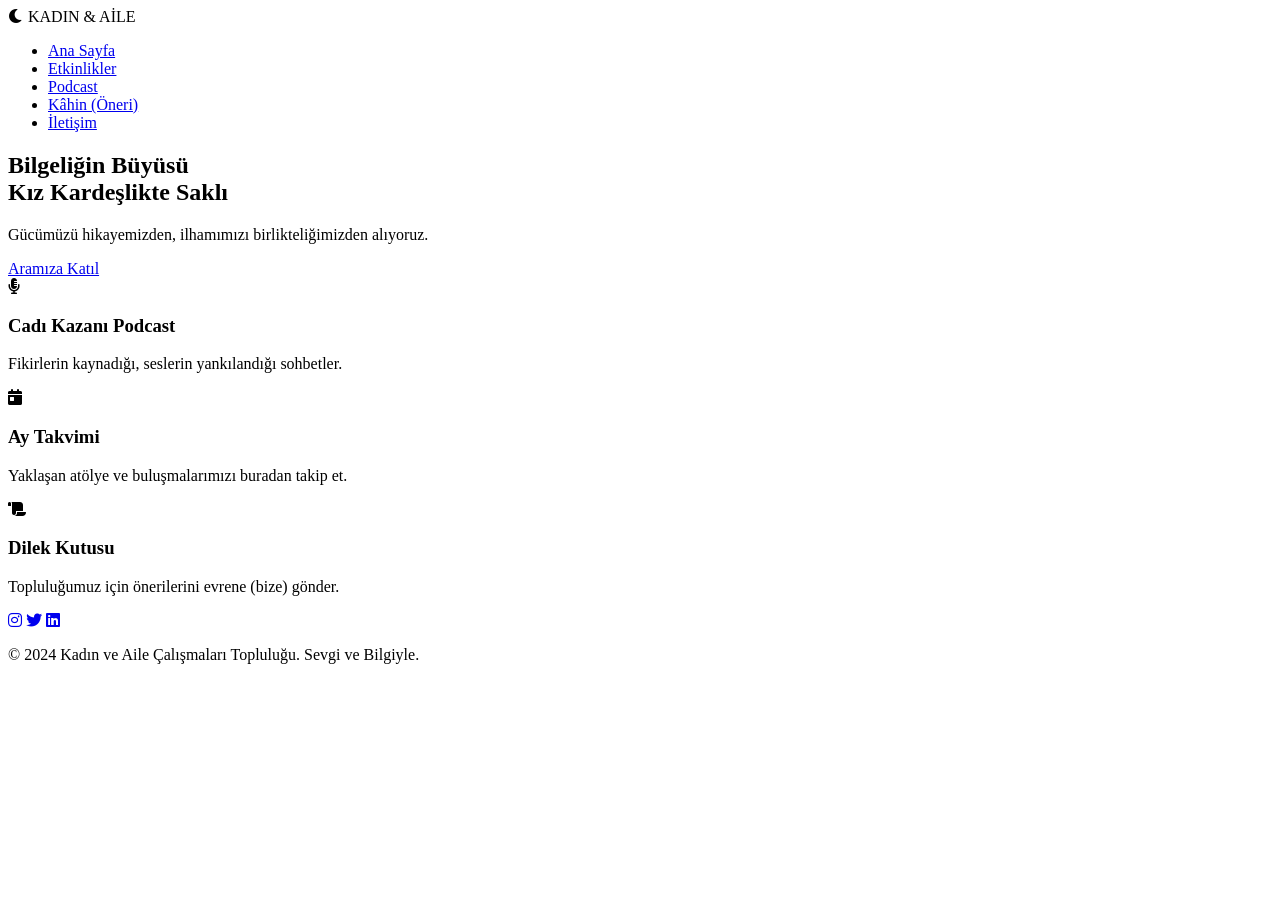
==== commit 32e0e327: "Create index.html" ====
--- a/index.html
+++ b/index.html
@@ -1,90 +1,65 @@
-<!doctype html>
+<!DOCTYPE html>
 <html lang="tr">
 <head>
-  <meta charset="utf-8" />
-  <meta name="viewport" content="width=device-width, initial-scale=1" />
-  <title>Kadın ve Aile Çalışmaları Topluluğu</title>
-  <meta name="description" content="Etkinlik duyuruları ve kadın/aile üzerine podcastler." />
-  <link rel="stylesheet" href="style.css" />
+    <meta charset="UTF-8">
+    <meta name="viewport" content="width=device-width, initial-scale=1.0">
+    <title>Kadın ve Aile Çalışmaları Topluluğu</title>
+    <link rel="stylesheet" href="style.css">
+    <link href="https://fonts.googleapis.com/css2?family=Cinzel:wght@400;700&family=Lato:wght@300;400&display=swap" rel="stylesheet">
+    <link rel="stylesheet" href="https://cdnjs.cloudflare.com/ajax/libs/font-awesome/6.0.0/css/all.min.css">
 </head>
 <body>
-<div class="bg-aurora" aria-hidden="true"></div>
 
-<header class="header">
-  <div class="container nav">
-    <a class="brand" href="#top"><span class="sig"></span> Kadın & Aile</a>
-    <nav class="menu" aria-label="Menü">
-      <a href="#hakkimizda">Hakkımızda</a>
-      <a href="#etkinlikler">Etkinlikler</a>
-      <a href="#podcastler">Podcast</a>
-      <a href="#kaynaklar">Kaynaklar</a>
-      <a href="#iletisim">İletişim</a>
-    </nav>
-  </div>
-</header>
+    <header>
+        <div class="logo">
+            <i class="fa-solid fa-moon"></i> KADIN & AİLE
+        </div>
+        <nav>
+            <ul>
+                <li><a href="index.html" class="active">Ana Sayfa</a></li>
+                <li><a href="etkinlikler.html">Etkinlikler</a></li>
+                <li><a href="podcast.html">Podcast</a></li>
+                <li><a href="oneri.html">Kâhin (Öneri)</a></li>
+                <li><a href="iletisim.html">İletişim</a></li>
+            </ul>
+        </nav>
+    </header>
 
-<main id="top">
-  <section class="hero">
-    <div class="container">
-      <span class="badge">✊ Feminist • Akademik • Dayanışma</span>
-      <h1>Kadın ve Aile Çalışmaları<br><span class="grad">Topluluğu</span></h1>
-      <p class="subtitle">
-        Kadın çalışmaları, toplumsal cinsiyet ve aile üzerine etkinlikler düzenliyor;
-        podcastlerle bilgi ve deneyimi paylaşıyoruz.
-      </p>
+    <section class="hero">
+        <div class="hero-content">
+            <h1>Bilgeliğin Büyüsü <br> <span class="highlight">Kız Kardeşlikte</span> Saklı</h1>
+            <p>Gücümüzü hikayemizden, ilhamımızı birlikteliğimizden alıyoruz.</p>
+            <a href="iletisim.html" class="btn-magic">Aramıza Katıl</a>
+        </div>
+    </section>
 
-      <div class="actions">
-        <a class="btn primary" href="#etkinlikler">Etkinlikleri Gör</a>
-        <a class="btn ghost" href="#podcastler">Podcast Dinle</a>
-        <a class="btn ghost" href="#iletisim">İletişim</a>
-      </div>
-    </div>
-  </section>
-
-  <section id="hakkimizda" class="section">
-    <div class="container">
-      <div class="section-head">
-        <h2>Hakkımızda</h2>
-        <p>Topluluk olarak hedefimiz</p>
-      </div>
-
-      <div class="grid-2">
+    <section class="features">
         <div class="card">
-          <h3>Misyon</h3>
-          <p>
-            Toplumsal cinsiyet eşitliği, kadın hakları ve aile politikaları alanında
-            bilgi üretimini ve farkındalığı artırmak; güvenli bir paylaşım ve öğrenme alanı oluşturmak.
-          </p>
+            <i class="fa-solid fa-microphone-lines icon"></i>
+            <h3>Cadı Kazanı Podcast</h3>
+            <p>Fikirlerin kaynadığı, seslerin yankılandığı sohbetler.</p>
         </div>
         <div class="card">
-          <h3>Ne yapıyoruz?</h3>
-          <ul class="list">
-            <li>Panel, söyleşi, atölye ve okuma grupları</li>
-            <li>Online etkinlik duyuruları ve kayıt yönlendirmeleri</li>
-            <li>Kadın ve aile üzerine podcast yayınları</li>
-            <li>Kaynak önerileri ve faydalı bağlantılar</li>
-          </ul>
+            <i class="fa-solid fa-calendar-day icon"></i>
+            <h3>Ay Takvimi</h3>
+            <p>Yaklaşan atölye ve buluşmalarımızı buradan takip et.</p>
         </div>
-      </div>
-    </div>
-  </section>
+        <div class="card">
+            <i class="fa-solid fa-scroll icon"></i>
+            <h3>Dilek Kutusu</h3>
+            <p>Topluluğumuz için önerilerini evrene (bize) gönder.</p>
+        </div>
+    </section>
 
-  <section id="etkinlikler" class="section alt">
-    <div class="container">
-      <div class="section-head">
-        <h2>Etkinlikler</h2>
-        <p>Güncel duyurular (örnek — düzenleyebilirsiniz)</p>
-      </div>
+    <footer>
+        <div class="social-media">
+            <a href="#"><i class="fa-brands fa-instagram"></i></a>
+            <a href="#"><i class="fa-brands fa-twitter"></i></a>
+            <a href="#"><i class="fa-brands fa-linkedin"></i></a>
+        </div>
+        <p>&copy; 2024 Kadın ve Aile Çalışmaları Topluluğu. Sevgi ve Bilgiyle.</p>
+    </footer>
 
-      <div class="grid-3">
-        <article class="card">
-          <h3>📌 Panel: Kadın Emeği ve Görünmeyen İş</h3>
-          <p>Bakım emeği, ücretli/ücretsiz emek ve görünürlük üzerine konuşma.</p>
-          <div class="meta">
-            <span class="pill">Online</span>
-            <span class="date">20 Mart 2026</span>
-          </div>
-          <a class="link" href="#">Kayıt linki ekle →</a>
-        </article>
-
-        <article clas
+    <script src="script.js"></script>
+</body>
+</html>
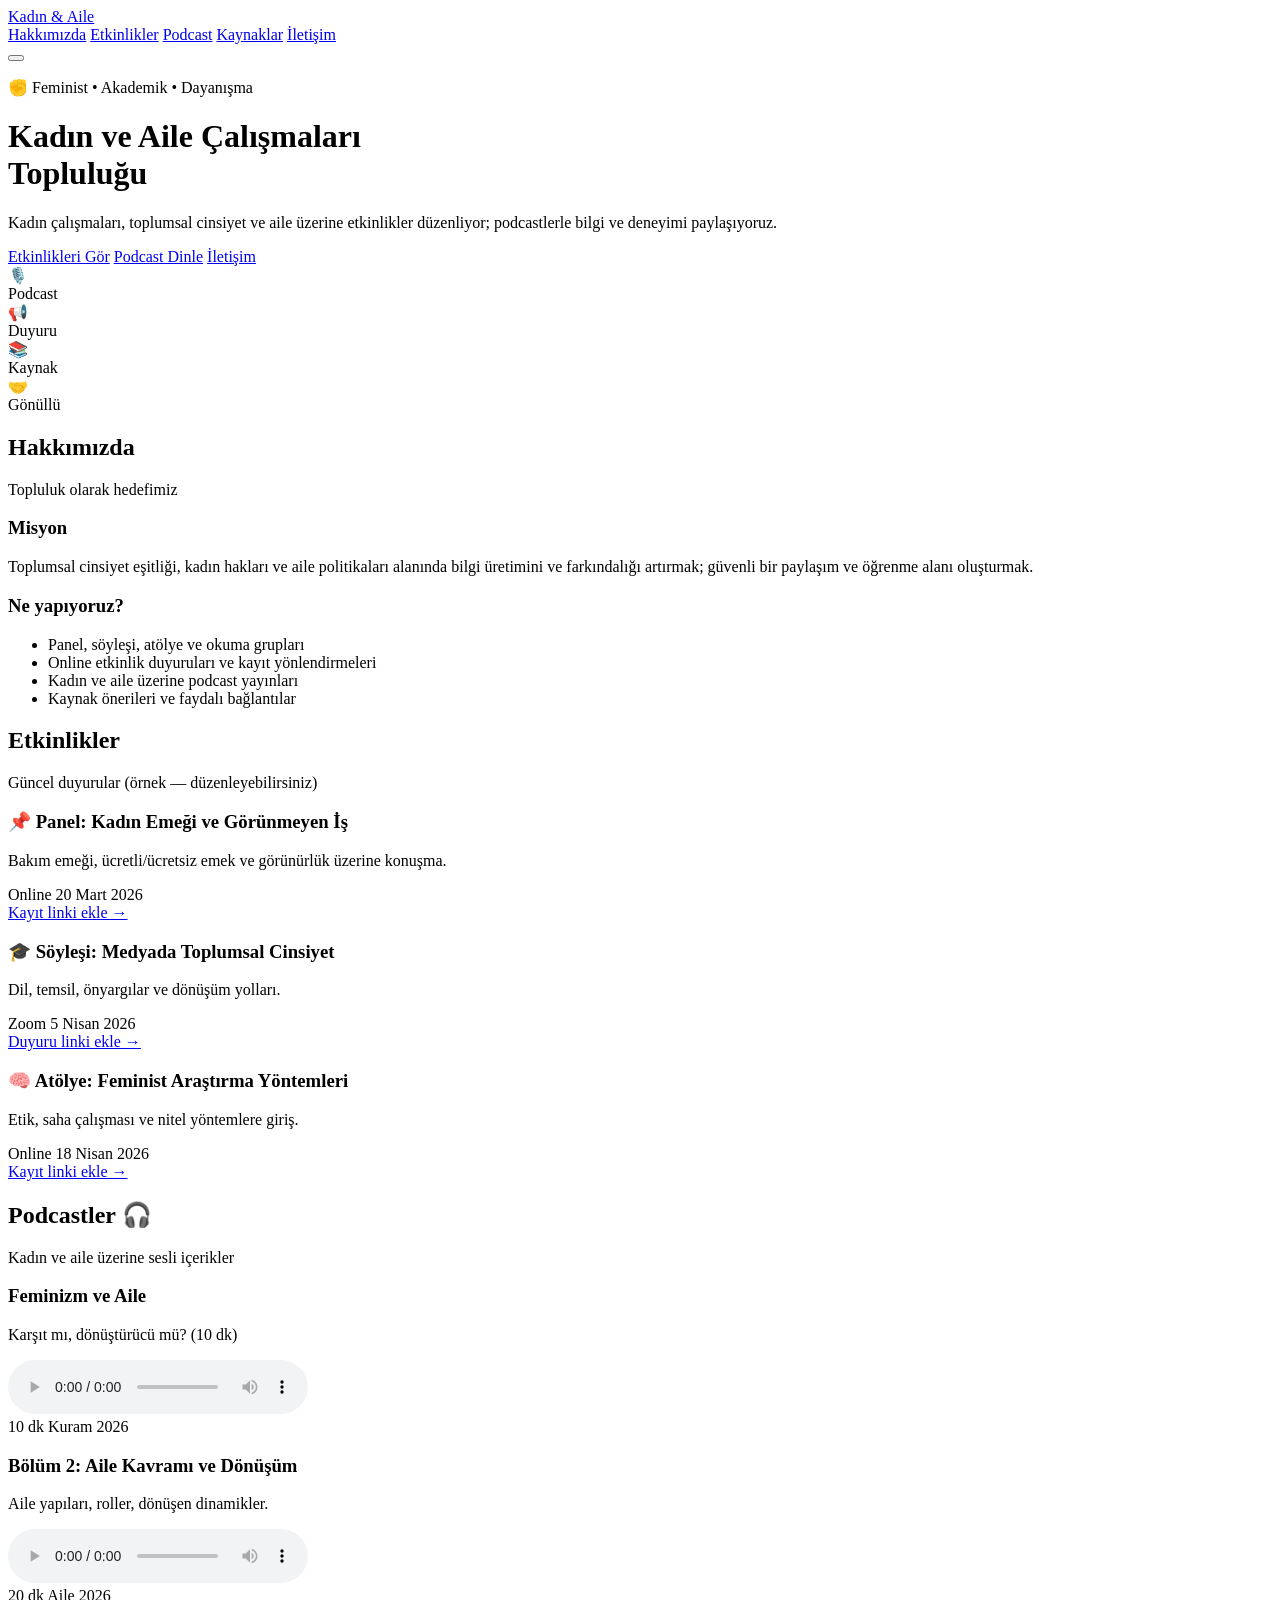
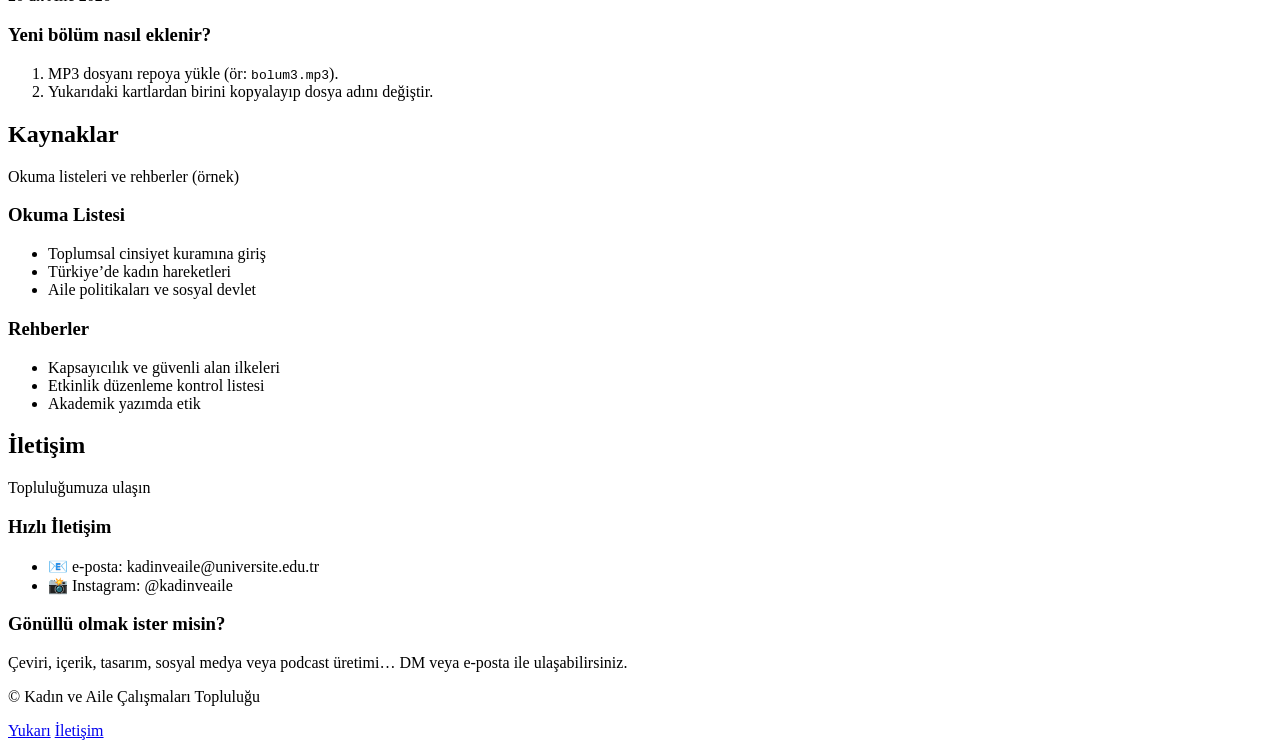
==== commit eaa753c3: "Create index.html" ====
--- a/index.html
+++ b/index.html
@@ -1,65 +1,246 @@
-<!DOCTYPE html>
+<!doctype html>
 <html lang="tr">
 <head>
-    <meta charset="UTF-8">
-    <meta name="viewport" content="width=device-width, initial-scale=1.0">
-    <title>Kadın ve Aile Çalışmaları Topluluğu</title>
-    <link rel="stylesheet" href="style.css">
-    <link href="https://fonts.googleapis.com/css2?family=Cinzel:wght@400;700&family=Lato:wght@300;400&display=swap" rel="stylesheet">
-    <link rel="stylesheet" href="https://cdnjs.cloudflare.com/ajax/libs/font-awesome/6.0.0/css/all.min.css">
+  <meta charset="utf-8" />
+  <meta name="viewport" content="width=device-width, initial-scale=1" />
+  <title>Kadın ve Aile Çalışmaları Topluluğu</title>
+  <meta name="description" content="Kadın ve Aile Çalışmaları Topluluğu — etkinlik duyuruları, podcastler ve kaynaklar." />
+  <link rel="stylesheet" href="style.css" />
 </head>
 <body>
-
-    <header>
-        <div class="logo">
-            <i class="fa-solid fa-moon"></i> KADIN & AİLE
-        </div>
-        <nav>
-            <ul>
-                <li><a href="index.html" class="active">Ana Sayfa</a></li>
-                <li><a href="etkinlikler.html">Etkinlikler</a></li>
-                <li><a href="podcast.html">Podcast</a></li>
-                <li><a href="oneri.html">Kâhin (Öneri)</a></li>
-                <li><a href="iletisim.html">İletişim</a></li>
-            </ul>
-        </nav>
-    </header>
-
-    <section class="hero">
-        <div class="hero-content">
-            <h1>Bilgeliğin Büyüsü <br> <span class="highlight">Kız Kardeşlikte</span> Saklı</h1>
-            <p>Gücümüzü hikayemizden, ilhamımızı birlikteliğimizden alıyoruz.</p>
-            <a href="iletisim.html" class="btn-magic">Aramıza Katıl</a>
-        </div>
-    </section>
-
-    <section class="features">
-        <div class="card">
-            <i class="fa-solid fa-microphone-lines icon"></i>
-            <h3>Cadı Kazanı Podcast</h3>
-            <p>Fikirlerin kaynadığı, seslerin yankılandığı sohbetler.</p>
-        </div>
-        <div class="card">
-            <i class="fa-solid fa-calendar-day icon"></i>
-            <h3>Ay Takvimi</h3>
-            <p>Yaklaşan atölye ve buluşmalarımızı buradan takip et.</p>
-        </div>
-        <div class="card">
-            <i class="fa-solid fa-scroll icon"></i>
-            <h3>Dilek Kutusu</h3>
-            <p>Topluluğumuz için önerilerini evrene (bize) gönder.</p>
-        </div>
-    </section>
-
-    <footer>
-        <div class="social-media">
-            <a href="#"><i class="fa-brands fa-instagram"></i></a>
-            <a href="#"><i class="fa-brands fa-twitter"></i></a>
-            <a href="#"><i class="fa-brands fa-linkedin"></i></a>
-        </div>
-        <p>&copy; 2024 Kadın ve Aile Çalışmaları Topluluğu. Sevgi ve Bilgiyle.</p>
-    </footer>
-
-    <script src="script.js"></script>
+<div class="bg-aurora" aria-hidden="true"></div>
+
+<header class="header" id="top">
+  <div class="container nav">
+    <a class="brand" href="#top" aria-label="Ana sayfa">
+      <span class="sig"></span>
+      <span>Kadın & Aile</span>
+    </a>
+
+    <nav class="menu" aria-label="Menü">
+      <a href="#hakkimizda">Hakkımızda</a>
+      <a href="#etkinlikler">Etkinlikler</a>
+      <a href="#podcastler">Podcast</a>
+      <a href="#kaynaklar">Kaynaklar</a>
+      <a href="#iletisim">İletişim</a>
+    </nav>
+
+    <button class="hamburger" id="hamburger" aria-label="Menüyü aç/kapat" aria-expanded="false">
+      <span></span><span></span><span></span>
+    </button>
+  </div>
+
+  <div class="container hero">
+    <p class="badge">✊ Feminist • Akademik • Dayanışma</p>
+    <h1>Kadın ve Aile Çalışmaları<br><span class="grad">Topluluğu</span></h1>
+    <p class="subtitle">
+      Kadın çalışmaları, toplumsal cinsiyet ve aile üzerine etkinlikler düzenliyor;
+      podcastlerle bilgi ve deneyimi paylaşıyoruz.
+    </p>
+
+    <div class="cta">
+      <a class="btn primary" href="#etkinlikler">Etkinlikleri Gör</a>
+      <a class="btn ghost" href="#podcastler">Podcast Dinle</a>
+      <a class="btn ghost" href="#iletisim">İletişim</a>
+    </div>
+
+    <div class="stats">
+      <div class="stat"><div class="num">🎙️</div><div class="lbl">Podcast</div></div>
+      <div class="stat"><div class="num">📢</div><div class="lbl">Duyuru</div></div>
+      <div class="stat"><div class="num">📚</div><div class="lbl">Kaynak</div></div>
+      <div class="stat"><div class="num">🤝</div><div class="lbl">Gönüllü</div></div>
+    </div>
+  </div>
+</header>
+
+<main>
+  <!-- Hakkımızda -->
+  <section id="hakkimizda" class="section">
+    <div class="container">
+      <div class="section-head">
+        <h2>Hakkımızda</h2>
+        <p>Topluluk olarak hedefimiz</p>
+      </div>
+
+      <div class="grid-2">
+        <article class="card">
+          <h3>Misyon</h3>
+          <p>
+            Toplumsal cinsiyet eşitliği, kadın hakları ve aile politikaları alanında
+            bilgi üretimini ve farkındalığı artırmak; güvenli bir paylaşım ve öğrenme alanı oluşturmak.
+          </p>
+        </article>
+
+        <article class="card">
+          <h3>Ne yapıyoruz?</h3>
+          <ul class="list">
+            <li>Panel, söyleşi, atölye ve okuma grupları</li>
+            <li>Online etkinlik duyuruları ve kayıt yönlendirmeleri</li>
+            <li>Kadın ve aile üzerine podcast yayınları</li>
+            <li>Kaynak önerileri ve faydalı bağlantılar</li>
+          </ul>
+        </article>
+      </div>
+    </div>
+  </section>
+
+  <!-- Etkinlikler -->
+  <section id="etkinlikler" class="section alt">
+    <div class="container">
+      <div class="section-head">
+        <h2>Etkinlikler</h2>
+        <p>Güncel duyurular (örnek — düzenleyebilirsiniz)</p>
+      </div>
+
+      <div class="grid-3">
+        <article class="card">
+          <h3>📌 Panel: Kadın Emeği ve Görünmeyen İş</h3>
+          <p>Bakım emeği, ücretli/ücretsiz emek ve görünürlük üzerine konuşma.</p>
+          <div class="meta">
+            <span class="pill">Online</span>
+            <span class="date">20 Mart 2026</span>
+          </div>
+          <a class="link" href="#">Kayıt linki ekle →</a>
+        </article>
+
+        <article class="card">
+          <h3>🎓 Söyleşi: Medyada Toplumsal Cinsiyet</h3>
+          <p>Dil, temsil, önyargılar ve dönüşüm yolları.</p>
+          <div class="meta">
+            <span class="pill">Zoom</span>
+            <span class="date">5 Nisan 2026</span>
+          </div>
+          <a class="link" href="#">Duyuru linki ekle →</a>
+        </article>
+
+        <article class="card">
+          <h3>🧠 Atölye: Feminist Araştırma Yöntemleri</h3>
+          <p>Etik, saha çalışması ve nitel yöntemlere giriş.</p>
+          <div class="meta">
+            <span class="pill">Online</span>
+            <span class="date">18 Nisan 2026</span>
+          </div>
+          <a class="link" href="#">Kayıt linki ekle →</a>
+        </article>
+      </div>
+    </div>
+  </section>
+
+  <!-- Podcast -->
+  <section id="podcastler" class="section">
+    <div class="container">
+      <div class="section-head">
+        <h2>Podcastler 🎧</h2>
+        <p>Kadın ve aile üzerine sesli içerikler</p>
+      </div>
+
+      <div class="grid-2">
+        <article class="card">
+          <h3>Feminizm ve Aile</h3>
+          <p class="muted">Karşıt mı, dönüştürücü mü? (10 dk)</p>
+          <audio controls>
+            <source src="bolum1-feminizm-ve-aile.mp3" type="audio/mpeg">
+          </audio>
+          <div class="meta">
+            <span class="pill">10 dk</span>
+            <span class="pill">Kuram</span>
+            <span class="pill">2026</span>
+          </div>
+        </article>
+
+        <article class="card">
+          <h3>Bölüm 2: Aile Kavramı ve Dönüşüm</h3>
+          <p class="muted">Aile yapıları, roller, dönüşen dinamikler.</p>
+          <audio controls>
+            <source src="podcast2.mp3" type="audio/mpeg">
+          </audio>
+          <div class="meta">
+            <span class="pill">20 dk</span>
+            <span class="pill">Aile</span>
+            <span class="pill">2026</span>
+          </div>
+        </article>
+      </div>
+
+      <div class="tip">
+        <h3>Yeni bölüm nasıl eklenir?</h3>
+        <ol class="list">
+          <li>MP3 dosyanı repoya yükle (ör: <code>bolum3.mp3</code>).</li>
+          <li>Yukarıdaki kartlardan birini kopyalayıp dosya adını değiştir.</li>
+        </ol>
+      </div>
+    </div>
+  </section>
+
+  <!-- Kaynaklar -->
+  <section id="kaynaklar" class="section alt">
+    <div class="container">
+      <div class="section-head">
+        <h2>Kaynaklar</h2>
+        <p>Okuma listeleri ve rehberler (örnek)</p>
+      </div>
+
+      <div class="grid-2">
+        <article class="card">
+          <h3>Okuma Listesi</h3>
+          <ul class="list">
+            <li>Toplumsal cinsiyet kuramına giriş</li>
+            <li>Türkiye’de kadın hareketleri</li>
+            <li>Aile politikaları ve sosyal devlet</li>
+          </ul>
+        </article>
+
+        <article class="card">
+          <h3>Rehberler</h3>
+          <ul class="list">
+            <li>Kapsayıcılık ve güvenli alan ilkeleri</li>
+            <li>Etkinlik düzenleme kontrol listesi</li>
+            <li>Akademik yazımda etik</li>
+          </ul>
+        </article>
+      </div>
+    </div>
+  </section>
+
+  <!-- İletişim -->
+  <section id="iletisim" class="section">
+    <div class="container">
+      <div class="section-head">
+        <h2>İletişim</h2>
+        <p>Topluluğumuza ulaşın</p>
+      </div>
+
+      <div class="grid-2">
+        <article class="card">
+          <h3>Hızlı İletişim</h3>
+          <ul class="list">
+            <li>📧 e-posta: kadinveaile@universite.edu.tr</li>
+            <li>📸 Instagram: @kadinveaile</li>
+          </ul>
+        </article>
+
+        <article class="card">
+          <h3>Gönüllü olmak ister misin?</h3>
+          <p>
+            Çeviri, içerik, tasarım, sosyal medya veya podcast üretimi…
+            DM veya e-posta ile ulaşabilirsiniz.
+          </p>
+        </article>
+      </div>
+    </div>
+  </section>
+</main>
+
+<footer class="footer">
+  <div class="container footer-inner">
+    <p>© <span id="year"></span> Kadın ve Aile Çalışmaları Topluluğu</p>
+    <div class="footer-links">
+      <a href="#top">Yukarı</a>
+      <a href="#iletisim">İletişim</a>
+    </div>
+  </div>
+</footer>
+
+<script src="script.js"></script>
 </body>
 </html>
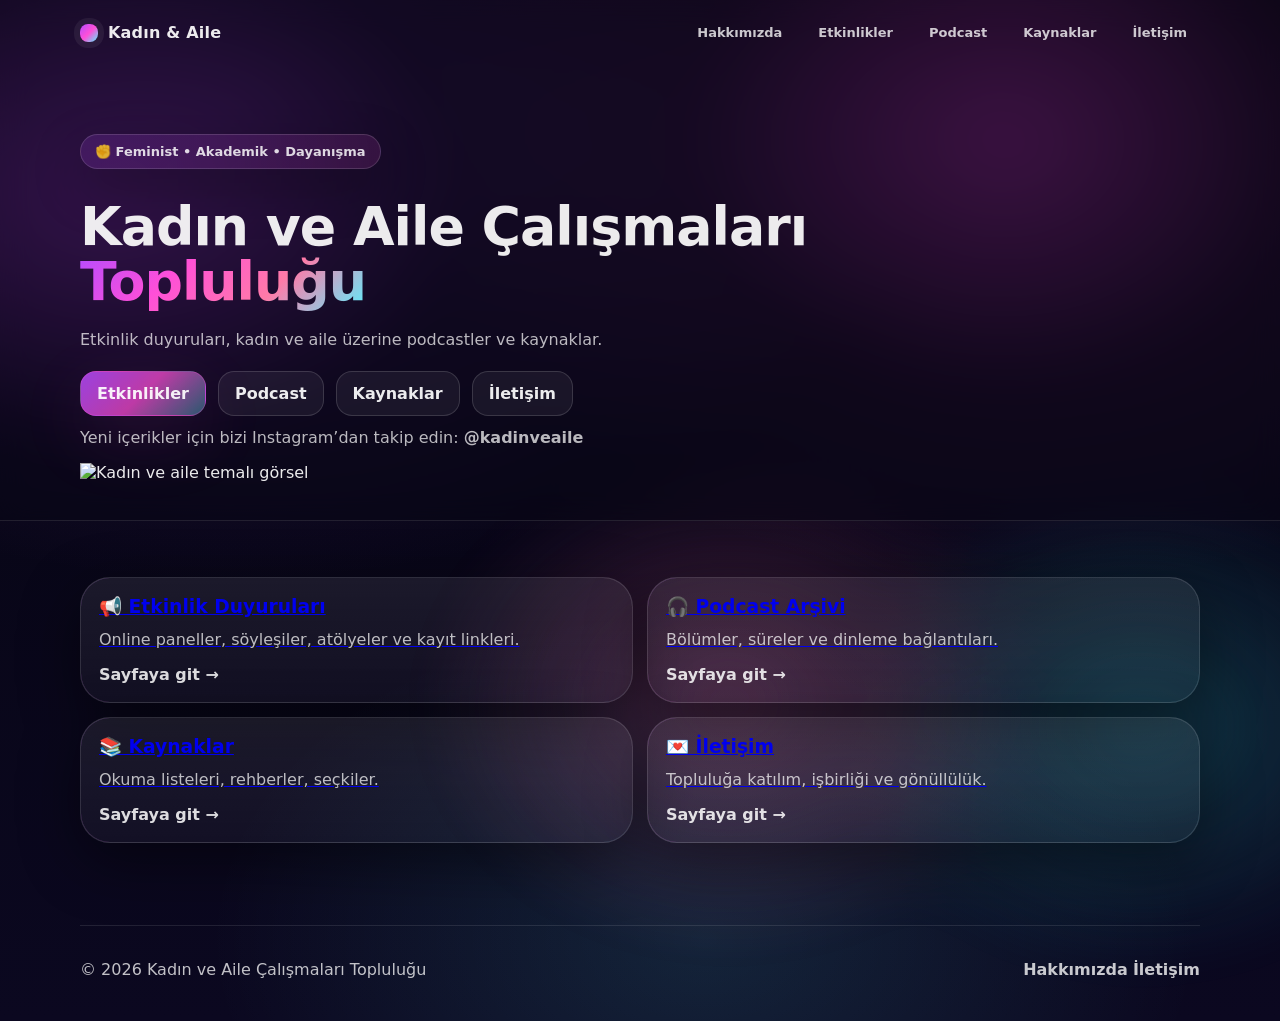
==== commit ad1dff34: "Update index.html" ====
--- a/index.html
+++ b/index.html
@@ -4,7 +4,7 @@
   <meta charset="utf-8" />
   <meta name="viewport" content="width=device-width, initial-scale=1" />
   <title>Kadın ve Aile Çalışmaları Topluluğu</title>
-  <meta name="description" content="Kadın ve Aile Çalışmaları Topluluğu — etkinlik duyuruları, podcastler ve kaynaklar." />
+  <meta name="description" content="Etkinlikler, podcastler ve kaynaklar." />
   <link rel="stylesheet" href="style.css" />
 </head>
 <body>
@@ -12,17 +12,14 @@
 
 <header class="header" id="top">
   <div class="container nav">
-    <a class="brand" href="#top" aria-label="Ana sayfa">
-      <span class="sig"></span>
-      <span>Kadın & Aile</span>
-    </a>
+    <a class="brand" href="index.html"><span class="sig"></span><span>Kadın & Aile</span></a>
 
     <nav class="menu" aria-label="Menü">
-      <a href="#hakkimizda">Hakkımızda</a>
-      <a href="#etkinlikler">Etkinlikler</a>
-      <a href="#podcastler">Podcast</a>
-      <a href="#kaynaklar">Kaynaklar</a>
-      <a href="#iletisim">İletişim</a>
+      <a href="hakkimizda.html">Hakkımızda</a>
+      <a href="etkinlikler.html">Etkinlikler</a>
+      <a href="podcast.html">Podcast</a>
+      <a href="kaynaklar.html">Kaynaklar</a>
+      <a href="iletisim.html">İletişim</a>
     </nav>
 
     <button class="hamburger" id="hamburger" aria-label="Menüyü aç/kapat" aria-expanded="false">
@@ -30,202 +27,62 @@
     </button>
   </div>
 
-  <div class="container hero">
+  <div class="container hero hero-slim">
     <p class="badge">✊ Feminist • Akademik • Dayanışma</p>
-    <h1>Kadın ve Aile Çalışmaları<br><span class="grad">Topluluğu</span></h1>
-    <p class="subtitle">
-      Kadın çalışmaları, toplumsal cinsiyet ve aile üzerine etkinlikler düzenliyor;
-      podcastlerle bilgi ve deneyimi paylaşıyoruz.
-    </p>
 
-    <div class="cta">
-      <a class="btn primary" href="#etkinlikler">Etkinlikleri Gör</a>
-      <a class="btn ghost" href="#podcastler">Podcast Dinle</a>
-      <a class="btn ghost" href="#iletisim">İletişim</a>
-    </div>
+    <div class="hero-split">
+      <div>
+        <h1>Kadın ve Aile Çalışmaları<br><span class="grad">Topluluğu</span></h1>
+        <p class="subtitle">
+          Etkinlik duyuruları, kadın ve aile üzerine podcastler ve kaynaklar.
+        </p>
 
-    <div class="stats">
-      <div class="stat"><div class="num">🎙️</div><div class="lbl">Podcast</div></div>
-      <div class="stat"><div class="num">📢</div><div class="lbl">Duyuru</div></div>
-      <div class="stat"><div class="num">📚</div><div class="lbl">Kaynak</div></div>
-      <div class="stat"><div class="num">🤝</div><div class="lbl">Gönüllü</div></div>
+        <div class="cta">
+          <a class="btn primary" href="etkinlikler.html">Etkinlikler</a>
+          <a class="btn ghost" href="podcast.html">Podcast</a>
+          <a class="btn ghost" href="kaynaklar.html">Kaynaklar</a>
+          <a class="btn ghost" href="iletisim.html">İletişim</a>
+        </div>
+
+        <p class="muted small" style="margin-top:12px;">
+          Yeni içerikler için bizi Instagram’dan takip edin: <strong>@kadinveaile</strong>
+        </p>
+      </div>
+
+      <div class="hero-image-card" aria-label="Kadın ve aile temalı görsel">
+        <img src="hero.jpg" alt="Kadın ve aile temalı görsel" />
+      </div>
     </div>
   </div>
 </header>
 
 <main>
-  <!-- Hakkımızda -->
-  <section id="hakkimizda" class="section">
+  <section class="section">
     <div class="container">
-      <div class="section-head">
-        <h2>Hakkımızda</h2>
-        <p>Topluluk olarak hedefimiz</p>
-      </div>
+      <div class="grid-2">
+        <a class="card card-link" href="etkinlikler.html">
+          <h3>📢 Etkinlik Duyuruları</h3>
+          <p>Online paneller, söyleşiler, atölyeler ve kayıt linkleri.</p>
+          <span class="link">Sayfaya git →</span>
+        </a>
 
-      <div class="grid-2">
-        <article class="card">
-          <h3>Misyon</h3>
-          <p>
-            Toplumsal cinsiyet eşitliği, kadın hakları ve aile politikaları alanında
-            bilgi üretimini ve farkındalığı artırmak; güvenli bir paylaşım ve öğrenme alanı oluşturmak.
-          </p>
-        </article>
+        <a class="card card-link" href="podcast.html">
+          <h3>🎧 Podcast Arşivi</h3>
+          <p>Bölümler, süreler ve dinleme bağlantıları.</p>
+          <span class="link">Sayfaya git →</span>
+        </a>
 
-        <article class="card">
-          <h3>Ne yapıyoruz?</h3>
-          <ul class="list">
-            <li>Panel, söyleşi, atölye ve okuma grupları</li>
-            <li>Online etkinlik duyuruları ve kayıt yönlendirmeleri</li>
-            <li>Kadın ve aile üzerine podcast yayınları</li>
-            <li>Kaynak önerileri ve faydalı bağlantılar</li>
-          </ul>
-        </article>
-      </div>
-    </div>
-  </section>
+        <a class="card card-link" href="kaynaklar.html">
+          <h3>📚 Kaynaklar</h3>
+          <p>Okuma listeleri, rehberler, seçkiler.</p>
+          <span class="link">Sayfaya git →</span>
+        </a>
 
-  <!-- Etkinlikler -->
-  <section id="etkinlikler" class="section alt">
-    <div class="container">
-      <div class="section-head">
-        <h2>Etkinlikler</h2>
-        <p>Güncel duyurular (örnek — düzenleyebilirsiniz)</p>
-      </div>
-
-      <div class="grid-3">
-        <article class="card">
-          <h3>📌 Panel: Kadın Emeği ve Görünmeyen İş</h3>
-          <p>Bakım emeği, ücretli/ücretsiz emek ve görünürlük üzerine konuşma.</p>
-          <div class="meta">
-            <span class="pill">Online</span>
-            <span class="date">20 Mart 2026</span>
-          </div>
-          <a class="link" href="#">Kayıt linki ekle →</a>
-        </article>
-
-        <article class="card">
-          <h3>🎓 Söyleşi: Medyada Toplumsal Cinsiyet</h3>
-          <p>Dil, temsil, önyargılar ve dönüşüm yolları.</p>
-          <div class="meta">
-            <span class="pill">Zoom</span>
-            <span class="date">5 Nisan 2026</span>
-          </div>
-          <a class="link" href="#">Duyuru linki ekle →</a>
-        </article>
-
-        <article class="card">
-          <h3>🧠 Atölye: Feminist Araştırma Yöntemleri</h3>
-          <p>Etik, saha çalışması ve nitel yöntemlere giriş.</p>
-          <div class="meta">
-            <span class="pill">Online</span>
-            <span class="date">18 Nisan 2026</span>
-          </div>
-          <a class="link" href="#">Kayıt linki ekle →</a>
-        </article>
-      </div>
-    </div>
-  </section>
-
-  <!-- Podcast -->
-  <section id="podcastler" class="section">
-    <div class="container">
-      <div class="section-head">
-        <h2>Podcastler 🎧</h2>
-        <p>Kadın ve aile üzerine sesli içerikler</p>
-      </div>
-
-      <div class="grid-2">
-        <article class="card">
-          <h3>Feminizm ve Aile</h3>
-          <p class="muted">Karşıt mı, dönüştürücü mü? (10 dk)</p>
-          <audio controls>
-            <source src="bolum1-feminizm-ve-aile.mp3" type="audio/mpeg">
-          </audio>
-          <div class="meta">
-            <span class="pill">10 dk</span>
-            <span class="pill">Kuram</span>
-            <span class="pill">2026</span>
-          </div>
-        </article>
-
-        <article class="card">
-          <h3>Bölüm 2: Aile Kavramı ve Dönüşüm</h3>
-          <p class="muted">Aile yapıları, roller, dönüşen dinamikler.</p>
-          <audio controls>
-            <source src="podcast2.mp3" type="audio/mpeg">
-          </audio>
-          <div class="meta">
-            <span class="pill">20 dk</span>
-            <span class="pill">Aile</span>
-            <span class="pill">2026</span>
-          </div>
-        </article>
-      </div>
-
-      <div class="tip">
-        <h3>Yeni bölüm nasıl eklenir?</h3>
-        <ol class="list">
-          <li>MP3 dosyanı repoya yükle (ör: <code>bolum3.mp3</code>).</li>
-          <li>Yukarıdaki kartlardan birini kopyalayıp dosya adını değiştir.</li>
-        </ol>
-      </div>
-    </div>
-  </section>
-
-  <!-- Kaynaklar -->
-  <section id="kaynaklar" class="section alt">
-    <div class="container">
-      <div class="section-head">
-        <h2>Kaynaklar</h2>
-        <p>Okuma listeleri ve rehberler (örnek)</p>
-      </div>
-
-      <div class="grid-2">
-        <article class="card">
-          <h3>Okuma Listesi</h3>
-          <ul class="list">
-            <li>Toplumsal cinsiyet kuramına giriş</li>
-            <li>Türkiye’de kadın hareketleri</li>
-            <li>Aile politikaları ve sosyal devlet</li>
-          </ul>
-        </article>
-
-        <article class="card">
-          <h3>Rehberler</h3>
-          <ul class="list">
-            <li>Kapsayıcılık ve güvenli alan ilkeleri</li>
-            <li>Etkinlik düzenleme kontrol listesi</li>
-            <li>Akademik yazımda etik</li>
-          </ul>
-        </article>
-      </div>
-    </div>
-  </section>
-
-  <!-- İletişim -->
-  <section id="iletisim" class="section">
-    <div class="container">
-      <div class="section-head">
-        <h2>İletişim</h2>
-        <p>Topluluğumuza ulaşın</p>
-      </div>
-
-      <div class="grid-2">
-        <article class="card">
-          <h3>Hızlı İletişim</h3>
-          <ul class="list">
-            <li>📧 e-posta: kadinveaile@universite.edu.tr</li>
-            <li>📸 Instagram: @kadinveaile</li>
-          </ul>
-        </article>
-
-        <article class="card">
-          <h3>Gönüllü olmak ister misin?</h3>
-          <p>
-            Çeviri, içerik, tasarım, sosyal medya veya podcast üretimi…
-            DM veya e-posta ile ulaşabilirsiniz.
-          </p>
-        </article>
+        <a class="card card-link" href="iletisim.html">
+          <h3>💌 İletişim</h3>
+          <p>Topluluğa katılım, işbirliği ve gönüllülük.</p>
+          <span class="link">Sayfaya git →</span>
+        </a>
       </div>
     </div>
   </section>
@@ -235,8 +92,8 @@
   <div class="container footer-inner">
     <p>© <span id="year"></span> Kadın ve Aile Çalışmaları Topluluğu</p>
     <div class="footer-links">
-      <a href="#top">Yukarı</a>
-      <a href="#iletisim">İletişim</a>
+      <a href="hakkimizda.html">Hakkımızda</a>
+      <a href="iletisim.html">İletişim</a>
     </div>
   </div>
 </footer>
--- a/style.css
+++ b/style.css
@@ -0,0 +1,289 @@
+:root{
+  --bg0:#05040f;
+  --bg1:#0b0820;
+  --ink:rgba(255,255,255,.92);
+  --muted:rgba(255,255,255,.72);
+
+  --violet:#b44cff;
+  --magenta:#ff4fd8;
+  --rose:#ff7aa8;
+  --aqua:#59f2ff;
+  --gold:#ffd36a;
+
+  --line: rgba(255,255,255,.14);
+  --shadow: 0 18px 60px rgba(0,0,0,.45);
+  --r:22px;
+  --r2:30px;
+  --max:1120px;
+}
+
+*{box-sizing:border-box}
+html{scroll-behavior:smooth}
+body{
+  margin:0;
+  font-family: ui-sans-serif, system-ui, -apple-system, "Segoe UI", Roboto, Arial;
+  color:var(--ink);
+  background:
+    radial-gradient(1200px 800px at 18% 10%, rgba(180,76,255,.22), transparent 60%),
+    radial-gradient(1000px 700px at 80% 15%, rgba(255,79,216,.18), transparent 62%),
+    radial-gradient(900px 600px at 55% 92%, rgba(89,242,255,.12), transparent 55%),
+    linear-gradient(180deg, var(--bg0), var(--bg1));
+  overflow-x:hidden;
+}
+
+.container{width:min(var(--max), calc(100% - 40px)); margin:0 auto;}
+
+.bg-aurora{
+  position:fixed; inset:-20%;
+  pointer-events:none; z-index:-1;
+  filter: blur(28px) saturate(135%);
+  opacity:.9;
+  background:
+    radial-gradient(600px 420px at 20% 30%, rgba(180,76,255,.45), transparent 60%),
+    radial-gradient(520px 420px at 70% 25%, rgba(255,79,216,.40), transparent 60%),
+    radial-gradient(520px 420px at 55% 70%, rgba(255,122,168,.28), transparent 60%),
+    radial-gradient(520px 420px at 78% 72%, rgba(89,242,255,.22), transparent 60%);
+  animation: drift 12s ease-in-out infinite alternate;
+}
+@keyframes drift{
+  0%{ transform: translate3d(-2%, -2%, 0) scale(1.02); }
+  100%{ transform: translate3d(2%, 2%, 0) scale(1.06); }
+}
+
+/* Header / Nav */
+.header{
+  position: relative;
+  border-bottom:1px solid rgba(255,255,255,.10);
+  background: rgba(8,6,20,.55);
+  backdrop-filter: blur(14px);
+}
+.nav{
+  display:flex; align-items:center; justify-content:space-between;
+  gap:14px;
+  padding:14px 0;
+}
+.brand{
+  display:flex; align-items:center; gap:10px;
+  color:var(--ink); text-decoration:none;
+  font-weight:900; letter-spacing:.2px;
+}
+.sig{
+  width:18px; height:18px; border-radius:8px;
+  background: linear-gradient(135deg, var(--violet), var(--magenta), var(--aqua));
+  box-shadow: 0 0 0 6px rgba(255,255,255,.06);
+}
+.menu{display:flex; gap:10px; flex-wrap:wrap; justify-content:flex-end;}
+.menu a{
+  color: rgba(255,255,255,.78);
+  text-decoration:none;
+  font-weight:800;
+  font-size: 13px;
+  padding:10px 12px;
+  border-radius:999px;
+  border:1px solid transparent;
+  transition:.18s ease;
+}
+.menu a:hover{
+  color:var(--ink);
+  background: rgba(255,255,255,.06);
+  border-color: rgba(255,255,255,.14);
+  box-shadow: 0 10px 24px rgba(0,0,0,.28);
+}
+
+/* Mobile menu button */
+.hamburger{
+  display:none;
+  width: 42px; height: 42px;
+  border-radius: 14px;
+  border: 1px solid rgba(255,255,255,.14);
+  background: rgba(255,255,255,.06);
+  cursor:pointer;
+}
+.hamburger span{
+  display:block;
+  height:2px;
+  width: 18px;
+  margin: 4px auto;
+  background: rgba(255,255,255,.85);
+}
+
+/* Hero inside header */
+.hero{ padding: 56px 0 38px; }
+.badge{
+  display:inline-flex; align-items:center; gap:10px;
+  padding:9px 14px;
+  border-radius:999px;
+  background: linear-gradient(135deg, rgba(180,76,255,.16), rgba(255,79,216,.12));
+  border:1px solid rgba(255,255,255,.14);
+  color: rgba(255,255,255,.84);
+  font-weight:900;
+  font-size:13px;
+  box-shadow: 0 18px 50px rgba(0,0,0,.30);
+}
+h1{
+  margin:18px 0 10px;
+  font-size: clamp(34px, 4.2vw, 58px);
+  line-height:1.02;
+  letter-spacing:-1px;
+}
+.grad{
+  background: linear-gradient(135deg, var(--violet), var(--magenta), var(--rose), var(--aqua));
+  -webkit-background-clip:text; background-clip:text;
+  color:transparent;
+}
+.subtitle{ max-width:75ch; color:var(--muted); line-height:1.7; font-size:16px; }
+
+.cta{ display:flex; gap:12px; flex-wrap:wrap; margin-top:18px; }
+.btn{
+  display:inline-flex; align-items:center; justify-content:center;
+  padding:12px 16px;
+  border-radius:16px;
+  border:1px solid rgba(255,255,255,.14);
+  text-decoration:none;
+  color:var(--ink);
+  font-weight:900;
+  transition: transform .08s ease, box-shadow .18s ease, background .18s ease;
+}
+.btn:hover{ transform: translateY(-1px); }
+.btn.primary{
+  border-color: rgba(255,79,216,.28);
+  background: linear-gradient(135deg, rgba(180,76,255,.85), rgba(255,79,216,.72), rgba(89,242,255,.35));
+  box-shadow: 0 22px 70px rgba(255,79,216,.12);
+}
+.btn.ghost{ background: rgba(255,255,255,.06); }
+
+.stats{
+  display:flex; gap:12px; flex-wrap:wrap;
+  margin-top: 20px;
+}
+.stat{
+  min-width: 140px;
+  padding: 12px 14px;
+  border-radius: 16px;
+  border: 1px solid rgba(255,255,255,.12);
+  background: rgba(255,255,255,.05);
+}
+.stat .num{ font-size: 18px; font-weight: 900; }
+.stat .lbl{ font-size: 12px; color: var(--muted); margin-top: 2px; }
+
+/* Sections */
+.section{ padding:56px 0; }
+.section.alt{
+  background: linear-gradient(180deg, rgba(255,255,255,.03), rgba(255,255,255,.01));
+  border-top:1px solid rgba(255,255,255,.06);
+  border-bottom:1px solid rgba(255,255,255,.06);
+}
+.section-head{ margin-bottom: 16px; }
+.section-head h2{ margin:0 0 6px; font-size: 28px; letter-spacing:-.4px; }
+.section-head p{ margin:0; color: var(--muted); }
+
+.grid-3{ display:grid; grid-template-columns: repeat(3, 1fr); gap:14px; }
+.grid-2{ display:grid; grid-template-columns: repeat(2, 1fr); gap:14px; }
+
+/* Cards */
+.card{
+  position:relative;
+  border-radius: var(--r2);
+  background: linear-gradient(180deg, rgba(255,255,255,.08), rgba(255,255,255,.04));
+  border:1px solid rgba(255,255,255,.12);
+  padding:18px;
+  box-shadow: var(--shadow);
+  overflow:hidden;
+}
+.card::before{
+  content:"";
+  position:absolute; inset:-1px;
+  border-radius:inherit;
+  padding:1px;
+  background: linear-gradient(135deg,
+    rgba(180,76,255,.35),
+    rgba(255,79,216,.28),
+    rgba(255,122,168,.20),
+    rgba(89,242,255,.18)
+  );
+  -webkit-mask:
+    linear-gradient(#000 0 0) content-box,
+    linear-gradient(#000 0 0);
+  -webkit-mask-composite:xor;
+          mask-composite:exclude;
+  pointer-events:none;
+}
+.card h3{ margin:0 0 8px; }
+.card p{ margin:0; color:var(--muted); line-height:1.7; }
+
+.list{ margin:10px 0 0; padding-left:18px; color:var(--muted); line-height:1.85; }
+
+.meta{ display:flex; gap:10px; flex-wrap:wrap; align-items:center; margin-top:12px; }
+.pill{
+  padding:6px 10px;
+  border-radius:999px;
+  border:1px solid rgba(255,255,255,.12);
+  background: rgba(255,255,255,.06);
+  font-weight:900;
+  font-size:12px;
+}
+.date{
+  font-size:12px;
+  color: rgba(255,211,106,.92);
+  text-shadow: 0 0 18px rgba(255,211,106,.20);
+}
+.link{
+  display:inline-block;
+  margin-top: 12px;
+  color: rgba(255,255,255,.86);
+  text-decoration:none;
+  font-weight:900;
+}
+.link:hover{ color: var(--aqua); text-shadow: 0 0 20px rgba(89,242,255,.25); }
+
+.muted{ color: var(--muted); }
+
+.tip{
+  margin-top: 14px;
+  border-radius: var(--r2);
+  border: 1px solid rgba(255,255,255,.12);
+  background: rgba(255,255,255,.05);
+  padding: 16px 18px;
+}
+.tip code{
+  background: rgba(0,0,0,.25);
+  padding: 2px 6px;
+  border-radius: 8px;
+  border: 1px solid rgba(255,255,255,.10);
+}
+
+audio{ width:100%; margin-top:10px; filter: drop-shadow(0 14px 30px rgba(0,0,0,.35)); }
+
+/* Footer */
+.footer{ padding:26px 0; }
+.footer-inner{
+  display:flex; justify-content:space-between; align-items:center; gap:12px;
+  border-top:1px solid rgba(255,255,255,.10);
+  padding-top:18px;
+  color: rgba(255,255,255,.75);
+}
+.footer a{ color: rgba(255,255,255,.78); text-decoration:none; font-weight:900; }
+.footer a:hover{ color: rgba(255,255,255,.95); }
+
+/* Responsive */
+@media (max-width: 920px){
+  .grid-3{ grid-template-columns: 1fr; }
+  .grid-2{ grid-template-columns: 1fr; }
+}
+@media (max-width: 720px){
+  .menu{ display:none; }
+  .hamburger{ display:block; }
+  .menu.open{
+    display:flex;
+    position:absolute;
+    left: 20px;
+    right: 20px;
+    top: 66px;
+    padding: 12px;
+    border-radius: 18px;
+    border: 1px solid rgba(255,255,255,.14);
+    background: rgba(8,6,20,.92);
+    backdrop-filter: blur(12px);
+    flex-direction: column;
+  }
+}
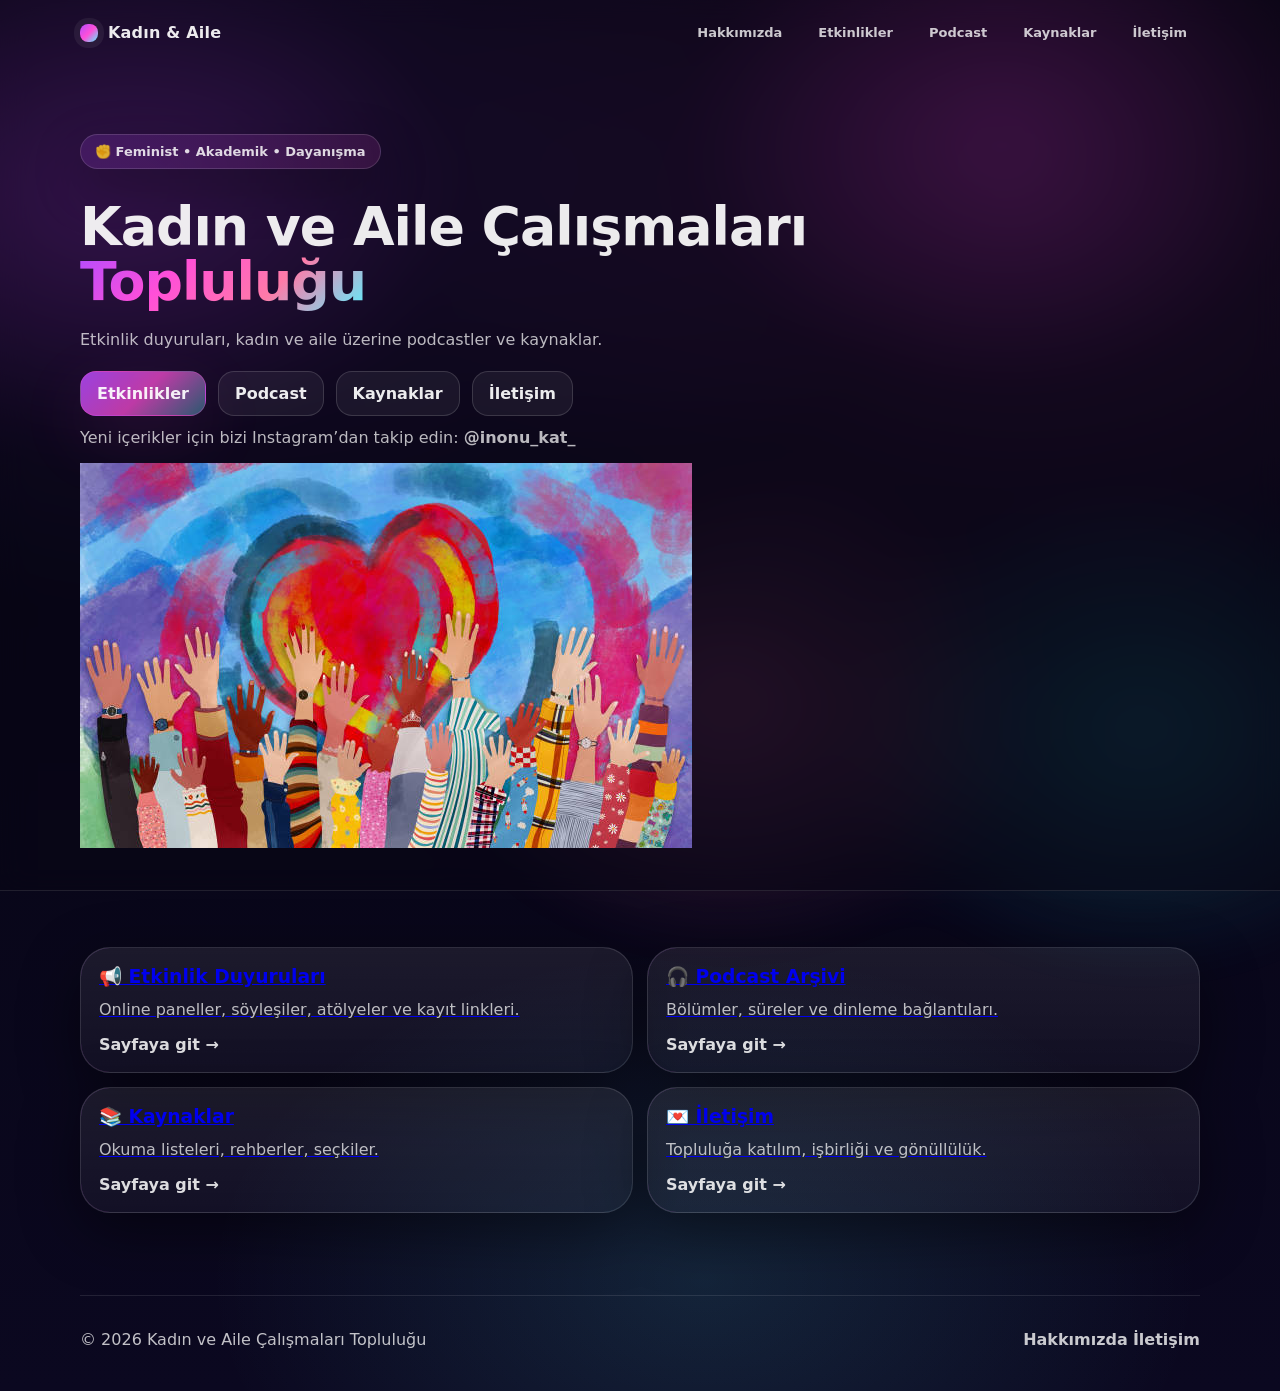
==== commit cdcbcbe3: "Update index.html" ====
--- a/index.html
+++ b/index.html
@@ -45,7 +45,7 @@
         </div>
 
         <p class="muted small" style="margin-top:12px;">
-          Yeni içerikler için bizi Instagram’dan takip edin: <strong>@kadinveaile</strong>
+          Yeni içerikler için bizi Instagram’dan takip edin: <strong>@inonu_kat_</strong>
         </p>
       </div>
 
--- a/style.css
+++ b/style.css
@@ -284,6 +284,33 @@
     border: 1px solid rgba(255,255,255,.14);
     background: rgba(8,6,20,.92);
     backdrop-filter: blur(12px);
-    flex-direction: column;
-  }
-}
+    flex-direction: column;.hero-slim{ padding: 46px 0 34px; }
+.hero-split{
+  display:grid;
+  grid-template-columns: 1.1fr .9fr;
+  gap: 14px;
+  align-items: center;
+  margin-top: 12px;
+}
+.hero-image-card{
+  border-radius: var(--r2);
+  border: 1px solid rgba(255,255,255,.12);
+  background: rgba(255,255,255,.05);
+  box-shadow: var(--shadow);
+  overflow:hidden;
+}
+.hero-image-card img{
+  width:100%;
+  height: 320px;
+  object-fit: cover;
+  display:block;
+  filter: saturate(1.05) contrast(1.02);
+}
+.card-link{ display:block; text-decoration:none; color: inherit; }
+.card-link .link{ margin-top: 10px; display:inline-block; }
+
+@media (max-width: 920px){
+  .hero-split{ grid-template-columns: 1fr; }
+  .hero-image-card img{ height: 260px; }
+}
+
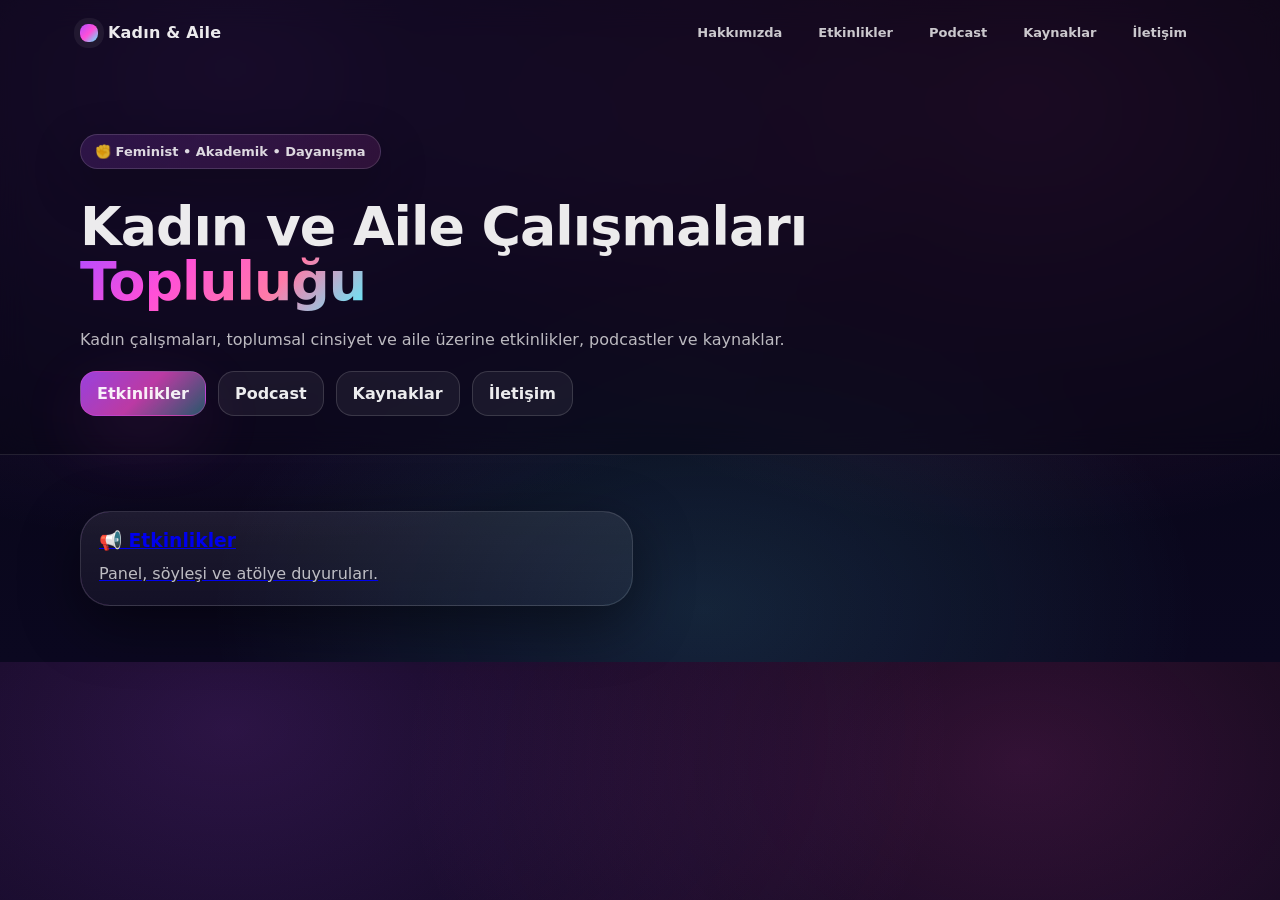
==== commit 6b5e0d90: "Update index.html" ====
--- a/index.html
+++ b/index.html
@@ -4,100 +4,53 @@
   <meta charset="utf-8" />
   <meta name="viewport" content="width=device-width, initial-scale=1" />
   <title>Kadın ve Aile Çalışmaları Topluluğu</title>
-  <meta name="description" content="Etkinlikler, podcastler ve kaynaklar." />
+  <meta name="description" content="Kadın ve aile üzerine etkinlikler, podcastler ve kaynaklar." />
   <link rel="stylesheet" href="style.css" />
 </head>
 <body>
-<div class="bg-aurora" aria-hidden="true"></div>
 
-<header class="header" id="top">
+<header class="header">
   <div class="container nav">
-    <a class="brand" href="index.html"><span class="sig"></span><span>Kadın & Aile</span></a>
+    <a class="brand" href="index.html">
+      <span class="sig"></span>
+      <span>Kadın & Aile</span>
+    </a>
 
-    <nav class="menu" aria-label="Menü">
+    <nav class="menu">
       <a href="hakkimizda.html">Hakkımızda</a>
       <a href="etkinlikler.html">Etkinlikler</a>
       <a href="podcast.html">Podcast</a>
       <a href="kaynaklar.html">Kaynaklar</a>
       <a href="iletisim.html">İletişim</a>
     </nav>
-
-    <button class="hamburger" id="hamburger" aria-label="Menüyü aç/kapat" aria-expanded="false">
-      <span></span><span></span><span></span>
-    </button>
   </div>
 
-  <div class="container hero hero-slim">
+  <div class="container hero">
     <p class="badge">✊ Feminist • Akademik • Dayanışma</p>
 
-    <div class="hero-split">
-      <div>
-        <h1>Kadın ve Aile Çalışmaları<br><span class="grad">Topluluğu</span></h1>
-        <p class="subtitle">
-          Etkinlik duyuruları, kadın ve aile üzerine podcastler ve kaynaklar.
-        </p>
+    <h1>
+      Kadın ve Aile Çalışmaları<br>
+      <span class="grad">Topluluğu</span>
+    </h1>
 
-        <div class="cta">
-          <a class="btn primary" href="etkinlikler.html">Etkinlikler</a>
-          <a class="btn ghost" href="podcast.html">Podcast</a>
-          <a class="btn ghost" href="kaynaklar.html">Kaynaklar</a>
-          <a class="btn ghost" href="iletisim.html">İletişim</a>
-        </div>
+    <p class="subtitle">
+      Kadın çalışmaları, toplumsal cinsiyet ve aile üzerine
+      etkinlikler, podcastler ve kaynaklar.
+    </p>
 
-        <p class="muted small" style="margin-top:12px;">
-          Yeni içerikler için bizi Instagram’dan takip edin: <strong>@inonu_kat_</strong>
-        </p>
-      </div>
-
-      <div class="hero-image-card" aria-label="Kadın ve aile temalı görsel">
-        <img src="hero.jpg" alt="Kadın ve aile temalı görsel" />
-      </div>
+    <div class="cta">
+      <a class="btn primary" href="etkinlikler.html">Etkinlikler</a>
+      <a class="btn ghost" href="podcast.html">Podcast</a>
+      <a class="btn ghost" href="kaynaklar.html">Kaynaklar</a>
+      <a class="btn ghost" href="iletisim.html">İletişim</a>
     </div>
   </div>
 </header>
 
 <main>
   <section class="section">
-    <div class="container">
-      <div class="grid-2">
-        <a class="card card-link" href="etkinlikler.html">
-          <h3>📢 Etkinlik Duyuruları</h3>
-          <p>Online paneller, söyleşiler, atölyeler ve kayıt linkleri.</p>
-          <span class="link">Sayfaya git →</span>
-        </a>
-
-        <a class="card card-link" href="podcast.html">
-          <h3>🎧 Podcast Arşivi</h3>
-          <p>Bölümler, süreler ve dinleme bağlantıları.</p>
-          <span class="link">Sayfaya git →</span>
-        </a>
-
-        <a class="card card-link" href="kaynaklar.html">
-          <h3>📚 Kaynaklar</h3>
-          <p>Okuma listeleri, rehberler, seçkiler.</p>
-          <span class="link">Sayfaya git →</span>
-        </a>
-
-        <a class="card card-link" href="iletisim.html">
-          <h3>💌 İletişim</h3>
-          <p>Topluluğa katılım, işbirliği ve gönüllülük.</p>
-          <span class="link">Sayfaya git →</span>
-        </a>
-      </div>
-    </div>
-  </section>
-</main>
-
-<footer class="footer">
-  <div class="container footer-inner">
-    <p>© <span id="year"></span> Kadın ve Aile Çalışmaları Topluluğu</p>
-    <div class="footer-links">
-      <a href="hakkimizda.html">Hakkımızda</a>
-      <a href="iletisim.html">İletişim</a>
-    </div>
-  </div>
-</footer>
-
-<script src="script.js"></script>
-</body>
-</html>
+    <div class="container grid-2">
+      <a class="card card-link" href="etkinlikler.html">
+        <h3>📢 Etkinlikler</h3>
+        <p>Panel, söyleşi ve atölye duyuruları.</p>
+        <span
--- a/style.css
+++ b/style.css
@@ -312,5 +312,132 @@
 @media (max-width: 920px){
   .hero-split{ grid-template-columns: 1fr; }
   .hero-image-card img{ height: 260px; }
-}
-
+.hero-bg{
+  position:absolute;
+  inset:0;
+  background-image: url("hero.jpg");
+  background-size: cover;
+  background-position: center;
+  filter: blur(18px) saturate(0.9);
+  opacity: 0.35;
+  z-index:0;
+}
+
+.header > *{
+  position: relative;
+  z-index:1;
+.manifesto{
+  position: relative;
+  margin: 32px 0;
+  border-radius: var(--r2);
+  overflow: hidden;
+  box-shadow: var(--shadow);
+}
+
+.manifesto img{
+  width:100%;
+  height: 380px;
+  object-fit: cover;
+  filter: saturate(0.95) contrast(0.95);
+}
+
+.manifesto-text{
+  position:absolute;
+  inset:0;
+  display:flex;
+  flex-direction: column;
+  justify-content: center;
+  padding: 32px;
+  background: linear-gradient(
+    180deg,
+    rgba(5,4,15,.15),
+    rgba(5,4,15,.55)
+  );
+}
+
+.manifesto-text h2{
+  margin:0 0 8px;
+  font-size: 32px;
+}
+
+.manifesto-text p{
+  max-width: 60ch;
+  color: rgba(255,255,255,.85);
+  font-size: 16px;
+}
+
+@media (max-width: 720px){
+  .manifesto img{ height: 280px; }
+  .manifesto-text h2{ font-size: 24px; }
+/* Mobilde görsel taşmasını kesin engelle */
+img{
+  max-width: 100%;
+  height: auto;
+  display: block;
+}
+
+/* Hero görsel kartı mobil uyum */
+.hero-image-card{
+  width: 100%;
+  overflow: hidden;
+}
+
+.hero-image-card img{
+  width: 100%;
+  height: 260px;        /* mobilde sabit, taşma yok */
+  object-fit: cover;    /* kırp, taşma yapma */
+  border-radius: 0;     /* kart zaten yuvarlak */
+}
+
+/* Mobilde hero split tek kolona düşsün */
+@media (max-width: 920px){
+  .hero-split{
+    grid-template-columns: 1fr !important;
+  }
+}
+
+/* Çok küçük ekranlarda daha da kısalt */
+@media (max-width: 420px){
+  .hero-image-card img{
+    height: 210px;
+/* 1) Yatay taşmayı kökten engelle */
+html, body{
+  width: 100%;
+  overflow-x: hidden !important;
+}
+
+/* 2) Tüm görseller viewport dışına çıkmasın */
+img{
+  max-width: 100% !important;
+  height: auto;
+  display: block;
+}
+
+/* 3) Hero görsel kartı taşmasın */
+.hero-image-card{
+  width: 100%;
+  max-width: 100%;
+  overflow: hidden;
+}
+
+/* 4) Mobilde görseli sabit oranla göster (taşma olmaz) */
+.hero-image-card img{
+  width: 100% !important;
+  max-width: 100% !important;
+  height: auto;
+  aspect-ratio: 16 / 10;   /* İstersen 4/3 yapabiliriz */
+  object-fit: cover;
+}
+
+/* 5) Mobilde hero düzeni kesin tek kolona düşsün */
+@media (max-width: 920px){
+  .hero-split{
+    display: flex !important;
+    flex-direction: column !important;
+  }
+}
+
+
+
+
+
